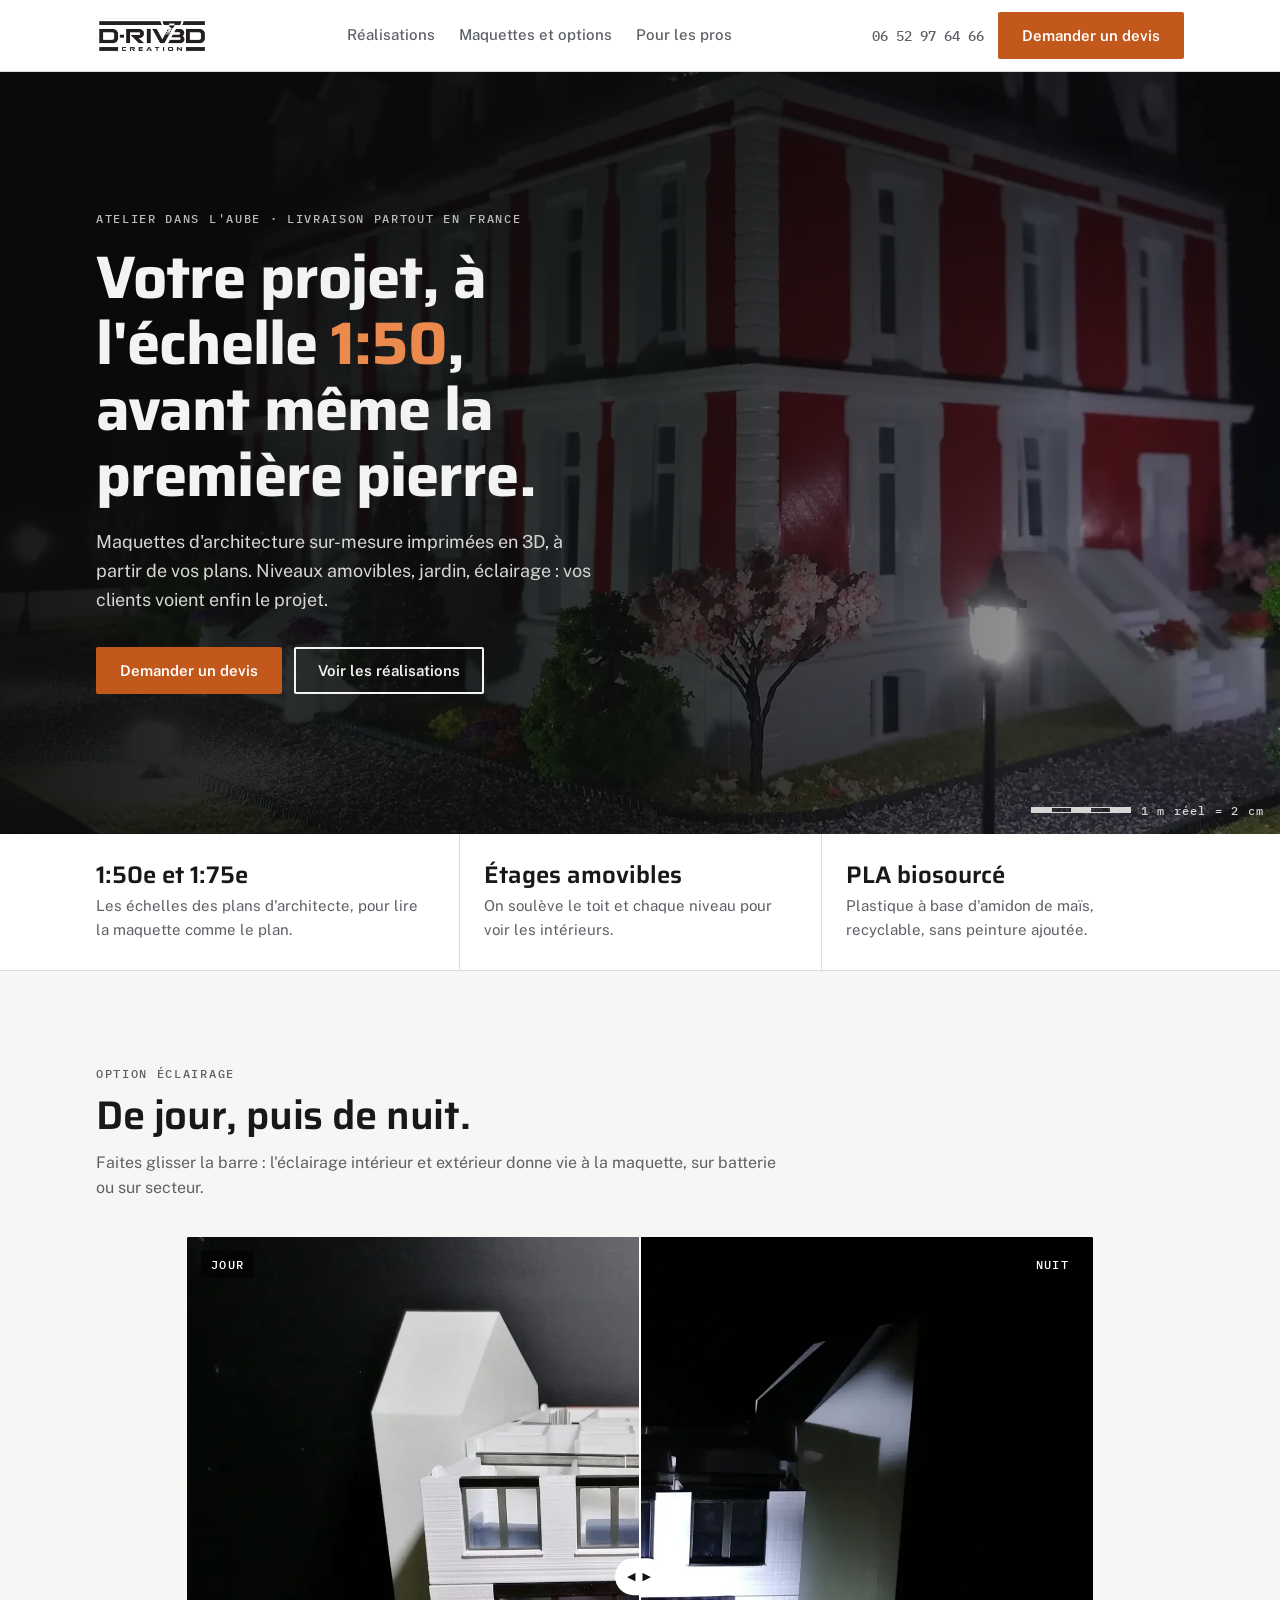
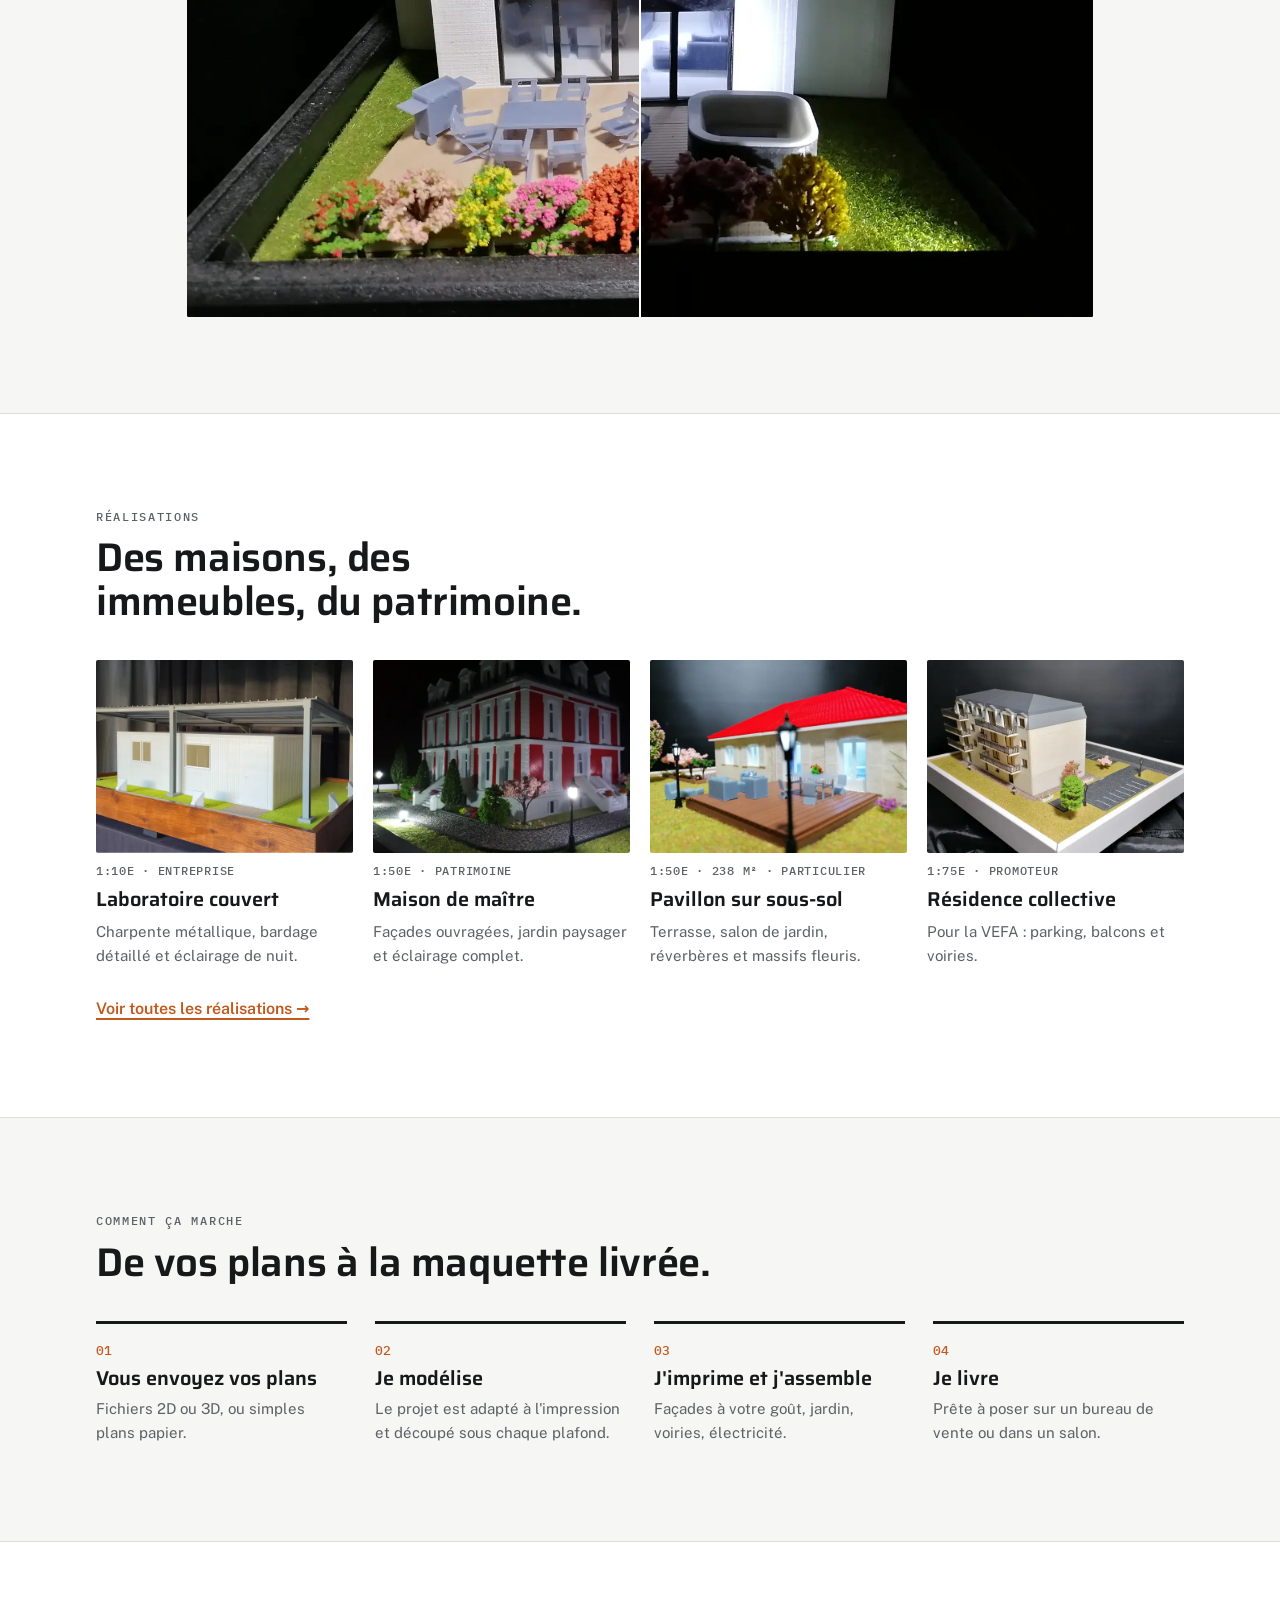
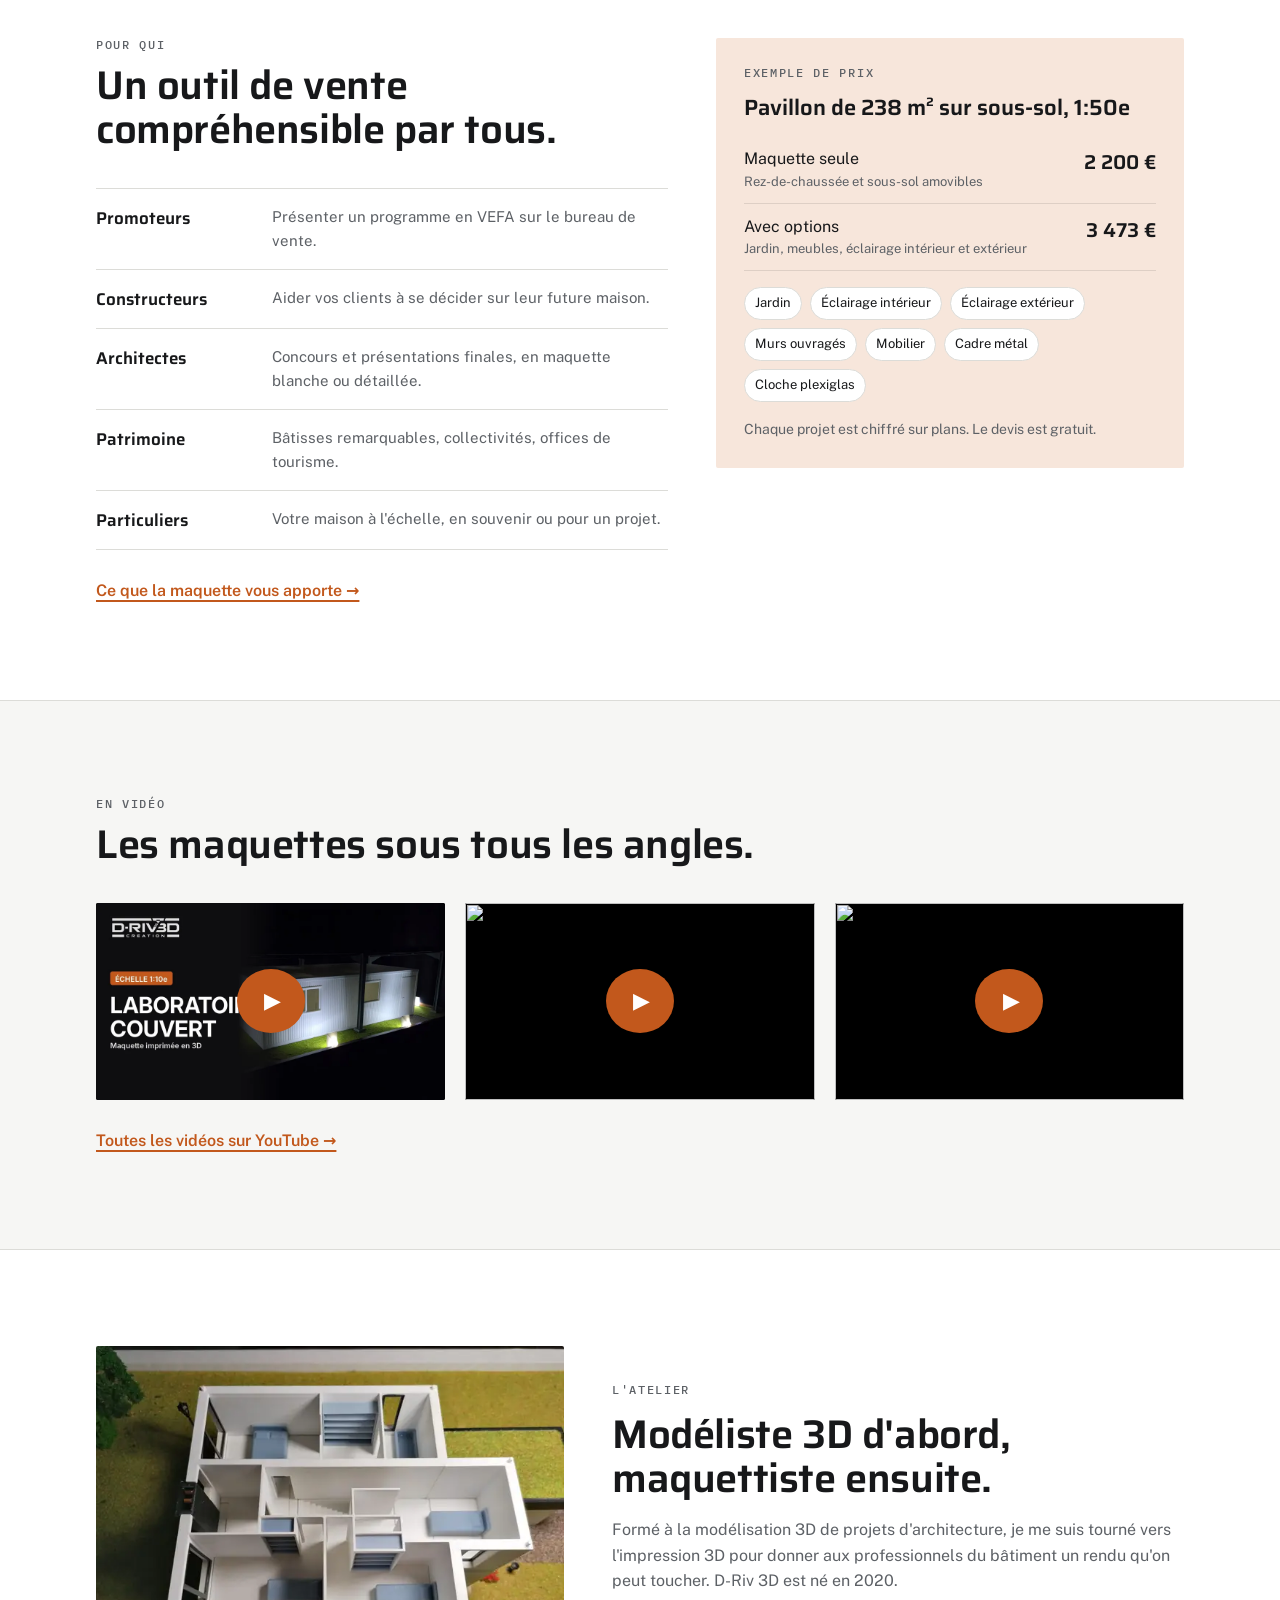
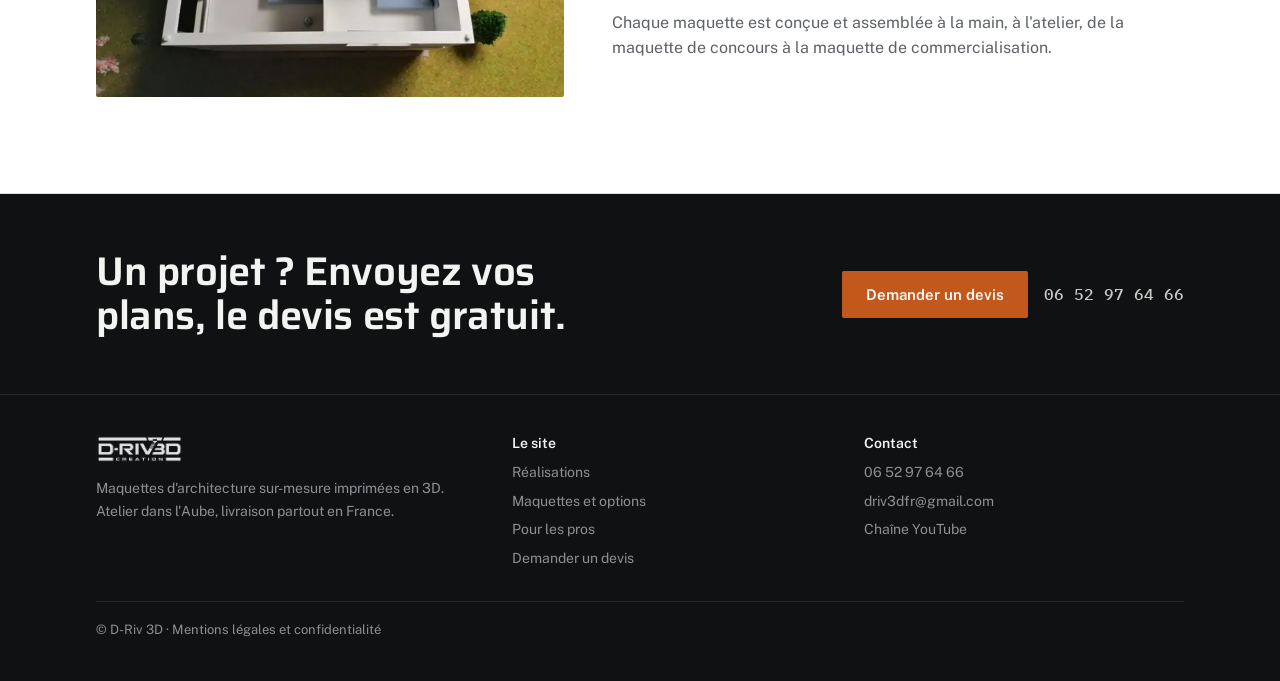
==== index.html @ 1b2c1a29 "Laboratoire couvert : vidéo YouTube sur la fiche et l'accueil Co-Authored-By: Claude Opus 5.5 <norep" ====
<!doctype html>
<html lang="fr">
<head>
<meta charset="utf-8">
<meta name="viewport" content="width=device-width, initial-scale=1, viewport-fit=cover">
<title>D-Riv 3D | Maquettes d'architecture sur-mesure imprimées en 3D</title>
<meta name="description" content="Maquettes d'architecture à l'échelle 1:50e et 1:75e, imprimées en 3D à partir de vos plans : niveaux amovibles, jardin, éclairage. Pour promoteurs, constructeurs, architectes et particuliers.">
<link rel="canonical" href="https://d-riv3d.fr/">
<meta property="og:type" content="website">
<meta property="og:title" content="D-Riv 3D | Maquettes d'architecture sur-mesure imprimées en 3D">
<meta property="og:description" content="Maquettes d'architecture à l'échelle 1:50e et 1:75e, imprimées en 3D à partir de vos plans : niveaux amovibles, jardin, éclairage. Pour promoteurs, constructeurs, architectes et particuliers.">
<meta property="og:url" content="https://d-riv3d.fr/">
<meta property="og:image" content="https://d-riv3d.fr/assets/img/og-image.jpg">
<meta property="og:locale" content="fr_FR">
<link rel="icon" href="/favicon.png" type="image/png">
<link rel="apple-touch-icon" href="/assets/img/logo/apple-touch-icon.png">
<meta name="theme-color" content="#101113">
<link rel="preconnect" href="https://fonts.googleapis.com">
<link rel="preconnect" href="https://fonts.gstatic.com" crossorigin>
<link rel="stylesheet" href="https://fonts.googleapis.com/css2?family=Saira:wght@500;600;700&amp;family=Public+Sans:wght@400;500;600&amp;family=IBM+Plex+Mono:wght@500&amp;display=swap">
<link rel="stylesheet" href="/assets/css/style.css">
</head>
<body>
<a class="skip" href="#contenu">Aller au contenu</a>
<header class="site">
  <div class="wrap">
    <a class="logo" href="/" aria-label="D-Riv3D Création, accueil"><img src="/assets/img/logo/logo-noir.png" alt="D-Riv3D Création" width="800" height="258"></a>
    <nav class="main" id="menu" aria-label="Navigation principale">
      <a href="/realisations/">Réalisations</a>
      <a href="/maquettes/">Maquettes et options</a>
      <a href="/professionnels/">Pour les pros</a>
    </nav>
    <div class="head-cta">
      <a class="tel" href="tel:+33652976466">06 52 97 64 66</a>
      <a class="btn btn-accent" href="/devis/"><span class="hide-sm">Demander un devis</span><span class="show-sm">Devis</span></a>
      <button class="menu-btn" type="button" aria-controls="menu" aria-expanded="false">Menu</button>
    </div>
  </div>
</header>
<main id="contenu">

<section class="hero">
  <img src="/assets/img/realisations/maison-de-maitre/12.webp" alt="Maquette d'une maison de maître éclairée de nuit, avec jardin et allée" width="1600" height="1200" fetchpriority="high">
  <div class="wrap">
    <p class="eyebrow">Atelier dans l'Aube · Livraison partout en France</p>
    <h1>Votre projet, à l'échelle <em>1:50</em>, avant même la première pierre.</h1>
    <p class="lead">Maquettes d'architecture sur-mesure imprimées en 3D, à partir de vos plans. Niveaux amovibles, jardin, éclairage : vos clients voient enfin le projet.</p>
    <div class="ctas">
      <a class="btn btn-accent" href="/devis/">Demander un devis</a>
      <a class="btn btn-ghost" href="/realisations/">Voir les réalisations</a>
    </div>
  </div>
  <div class="scale-tag" aria-hidden="true"><span class="scale-bar"><span></span><span></span><span></span><span></span><span></span></span>1 m réel = 2 cm</div>
</section>

<section class="facts" aria-label="En bref">
  <div class="wrap">
    <div class="fact"><b>1:50e et 1:75e</b><span>Les échelles des plans d'architecte, pour lire la maquette comme le plan.</span></div>
    <div class="fact"><b>Étages amovibles</b><span>On soulève le toit et chaque niveau pour voir les intérieurs.</span></div>
    <div class="fact"><b>PLA biosourcé</b><span>Plastique à base d'amidon de maïs, recyclable, sans peinture ajoutée.</span></div>
  </div>
</section>

<section class="band">
  <div class="wrap">
    <div class="sec-head">
      <p class="eyebrow">Option éclairage</p>
      <h2>De jour, puis de nuit.</h2>
      <p>Faites glisser la barre : l'éclairage intérieur et extérieur donne vie à la maquette, sur batterie ou sur secteur.</p>
    </div>
    <div class="compare" style="--pos:50%">
      <img src="/assets/img/compare/jour.webp" alt="Maquette de maison de ville avec jardin, vue de jour" width="1600" height="1200" loading="lazy">
      <img class="top" src="/assets/img/compare/nuit.webp" alt="La même maquette, éclairage intérieur et extérieur allumé" width="1600" height="1200" loading="lazy">
      <span class="lbl l">Jour</span><span class="lbl r">Nuit</span>
      <span class="handle" aria-hidden="true"></span>
      <input type="range" min="0" max="100" value="50" aria-label="Comparer la maquette de jour et de nuit">
    </div>
  </div>
</section>

<section class="band alt">
  <div class="wrap">
    <div class="sec-head">
      <p class="eyebrow">Réalisations</p>
      <h2>Des maisons, des immeubles, du patrimoine.</h2>
    </div>
    <div class="grid-real">
      <a class="card" href="/realisations/#laboratoire"><img src="/assets/img/realisations/laboratoire/01-s.webp" alt="Maquette d'un laboratoire modulaire sous une charpente métallique" width="640" height="480" loading="lazy"><p class="meta">1:10e · Entreprise</p><h3>Laboratoire couvert</h3><p>Charpente métallique, bardage détaillé et éclairage de nuit.</p></a>
      <a class="card" href="/realisations/#maison-de-maitre"><img src="/assets/img/realisations/maison-de-maitre/12-s.webp" alt="Maquette d'une maison de maître aux façades rouges et blanches" width="640" height="480" loading="lazy"><p class="meta">1:50e · Patrimoine</p><h3>Maison de maître</h3><p>Façades ouvragées, jardin paysager et éclairage complet.</p></a>
      <a class="card" href="/realisations/#pavillon"><img src="/assets/img/realisations/pavillon/15-s.webp" alt="Maquette d'un pavillon à toit rouge avec terrasse en bois et mobilier" width="640" height="480" loading="lazy"><p class="meta">1:50e · 238 m² · Particulier</p><h3>Pavillon sur sous-sol</h3><p>Terrasse, salon de jardin, réverbères et massifs fleuris.</p></a>
      <a class="card" href="/realisations/#residence"><img src="/assets/img/realisations/residence/02-s.webp" alt="Maquette d'une résidence collective avec parking et espaces verts" width="640" height="480" loading="lazy"><p class="meta">1:75e · Promoteur</p><h3>Résidence collective</h3><p>Pour la VEFA : parking, balcons et voiries.</p></a>
    </div>
    <p class="more"><a href="/realisations/">Voir toutes les réalisations →</a></p>
  </div>
</section>

<section class="band">
  <div class="wrap">
    <div class="sec-head">
      <p class="eyebrow">Comment ça marche</p>
      <h2>De vos plans à la maquette livrée.</h2>
    </div>
    <ol class="steps">
      <li><h3>Vous envoyez vos plans</h3><p>Fichiers 2D ou 3D, ou simples plans papier.</p></li>
      <li><h3>Je modélise</h3><p>Le projet est adapté à l'impression et découpé sous chaque plafond.</p></li>
      <li><h3>J'imprime et j'assemble</h3><p>Façades à votre goût, jardin, voiries, électricité.</p></li>
      <li><h3>Je livre</h3><p>Prête à poser sur un bureau de vente ou dans un salon.</p></li>
    </ol>
  </div>
</section>

<section class="band alt">
  <div class="wrap two">
    <div>
      <div class="sec-head">
        <p class="eyebrow">Pour qui</p>
        <h2>Un outil de vente compréhensible par tous.</h2>
      </div>
      <ul class="who">
        <li><b>Promoteurs</b><span>Présenter un programme en VEFA sur le bureau de vente.</span></li>
        <li><b>Constructeurs</b><span>Aider vos clients à se décider sur leur future maison.</span></li>
        <li><b>Architectes</b><span>Concours et présentations finales, en maquette blanche ou détaillée.</span></li>
        <li><b>Patrimoine</b><span>Bâtisses remarquables, collectivités, offices de tourisme.</span></li>
        <li><b>Particuliers</b><span>Votre maison à l'échelle, en souvenir ou pour un projet.</span></li>
      </ul>
      <p class="more"><a href="/professionnels/">Ce que la maquette vous apporte →</a></p>
    </div>
    <aside class="price" aria-label="Exemple de prix">
      <p class="eyebrow">Exemple de prix</p>
      <h3>Pavillon de 238 m² sur sous-sol, 1:50e</h3>
      <table>
        <tr><td>Maquette seule<small>Rez-de-chaussée et sous-sol amovibles</small></td><td>2 200 €</td></tr>
        <tr><td>Avec options<small>Jardin, meubles, éclairage intérieur et extérieur</small></td><td>3 473 €</td></tr>
      </table>
      <div class="chips"><span>Jardin</span><span>Éclairage intérieur</span><span>Éclairage extérieur</span><span>Murs ouvragés</span><span>Mobilier</span><span>Cadre métal</span><span>Cloche plexiglas</span></div>
      <p class="note">Chaque projet est chiffré sur plans. Le devis est gratuit.</p>
    </aside>
  </div>
</section>

<section class="band">
  <div class="wrap">
    <div class="sec-head">
      <p class="eyebrow">En vidéo</p>
      <h2>Les maquettes sous tous les angles.</h2>
    </div>
    <div class="videos">
      <div class="video" data-id="VgQFXnai3bM"><img src="/assets/img/realisations/laboratoire/video.webp" alt="" loading="lazy" width="960" height="540"><button type="button" aria-label="Lire la vidéo : Laboratoire couvert, maquette 1:10e"></button></div>
      <div class="video" data-id="8OIE3RZGwfU"><img src="https://i.ytimg.com/vi/8OIE3RZGwfU/hqdefault.jpg" alt="" loading="lazy" width="480" height="360"><button type="button" aria-label="Lire la vidéo : Vidéo D-Riv 3D 1"></button></div>
      <div class="video" data-id="Wwop4-VOr9g"><img src="https://i.ytimg.com/vi/Wwop4-VOr9g/hqdefault.jpg" alt="" loading="lazy" width="480" height="360"><button type="button" aria-label="Lire la vidéo : Vidéo D-Riv 3D 2"></button></div>
    </div>
    <p class="more"><a href="https://www.youtube.com/channel/UCyZWPUpRlM--EfFYaEqFSMg" rel="noopener">Toutes les vidéos sur YouTube →</a></p>
  </div>
</section>

<section class="band alt">
  <div class="wrap about">
    <img src="/assets/img/realisations/maison-contemporaine/07-s.webp" alt="Vue de dessus d'un niveau de maquette retiré, avec cloisons et mobilier" width="640" height="480" loading="lazy">
    <div class="txt">
      <p class="eyebrow">L'atelier</p>
      <h2>Modéliste 3D d'abord, maquettiste ensuite.</h2>
      <p>Formé à la modélisation 3D de projets d'architecture, je me suis tourné vers l'impression 3D pour donner aux professionnels du bâtiment un rendu qu'on peut toucher. D-Riv 3D est né en 2020.</p>
      <p>Chaque maquette est conçue et assemblée à la main, à l'atelier, de la maquette de concours à la maquette de commercialisation.</p>
    </div>
  </div>
</section>
<section class="final">
  <div class="wrap">
    <h2>Un projet ? Envoyez vos plans, le devis est gratuit.</h2>
    <div class="ctas">
      <a class="btn btn-accent" href="/devis/">Demander un devis</a>
      <a class="tel" href="tel:+33652976466">06 52 97 64 66</a>
    </div>
  </div>
</section>
</main>
<footer class="site">
  <div class="wrap">
    <div>
      <img src="/assets/img/logo/logo-blanc.png" alt="D-Riv3D Création" width="800" height="258" loading="lazy">
      <p style="margin-top:14px">Maquettes d'architecture sur-mesure imprimées en 3D. Atelier dans l'Aube, livraison partout en France.</p>
    </div>
    <div>
      <h3>Le site</h3>
      <ul>
        <li><a href="/realisations/">Réalisations</a></li>
        <li><a href="/maquettes/">Maquettes et options</a></li>
        <li><a href="/professionnels/">Pour les pros</a></li>
        <li><a href="/devis/">Demander un devis</a></li>
      </ul>
    </div>
    <div>
      <h3>Contact</h3>
      <ul>
        <li><a href="tel:+33652976466">06 52 97 64 66</a></li>
        <li><a href="mailto:driv3dfr@gmail.com">driv3dfr@gmail.com</a></li>
        <li><a href="https://www.youtube.com/channel/UCyZWPUpRlM--EfFYaEqFSMg" rel="noopener">Chaîne YouTube</a></li>
      </ul>
    </div>
    <p class="legal">© D-Riv 3D · <a href="/mentions-legales/">Mentions légales et confidentialité</a></p>
  </div>
</footer>
<script src="/assets/js/main.js" defer></script>
</body>
</html>
---- assets/css/style.css ----
/* D-Riv 3D : feuille de style unique pour tout le site.
   Pour changer une couleur, modifie seulement les variables ci-dessous. */
:root{
  --bg:#f6f6f4; --surface:#ffffff; --fg:#17181a; --muted:#5d6166; --line:#dcdcd8;
  --ink:#101113; --on-ink:#f3f3f1; --on-ink-muted:#c9cbc7;
  --accent:#c2581c; --accent-hover:#a94a14; --accent-ink:#ffffff; --accent-soft:#f7e6db;
  --display:"Saira","Arial Narrow",system-ui,sans-serif;
  --body:"Public Sans",system-ui,-apple-system,"Segoe UI",sans-serif;
  --mono:"IBM Plex Mono",ui-monospace,Menlo,monospace;
  --max:1120px;
}
*{box-sizing:border-box}
html{scroll-behavior:smooth}
body{margin:0;background:var(--bg);color:var(--fg);font:16px/1.6 var(--body);-webkit-font-smoothing:antialiased}
img{max-width:100%;height:auto;display:block}
.wrap{max-width:var(--max);margin:0 auto;padding-left:max(16px,env(safe-area-inset-left,0px));padding-right:max(16px,env(safe-area-inset-right,0px))}
h1,h2,h3{font-family:var(--display);line-height:1.1;text-wrap:balance;margin:0}
h1{font-size:clamp(34px,5.5vw,60px);font-weight:700;letter-spacing:-.015em}
h2{font-size:clamp(28px,4vw,40px);font-weight:600;letter-spacing:-.01em}
h3{font-size:20px;font-weight:600}
p{margin:0}
a{color:inherit}
.eyebrow{font:500 12px/1.2 var(--mono);letter-spacing:.14em;text-transform:uppercase;color:var(--muted)}
.btn{display:inline-flex;align-items:center;gap:8px;padding:14px 22px;border-radius:2px;font:600 15px/1 var(--body);text-decoration:none;border:2px solid transparent;cursor:pointer}
.btn-accent{background:var(--accent);color:var(--accent-ink)}
.btn-accent:hover{background:var(--accent-hover)}
.btn-ghost{border-color:currentColor;color:inherit;background:transparent}
a:focus-visible,button:focus-visible,input:focus-visible,select:focus-visible,textarea:focus-visible{outline:3px solid var(--accent);outline-offset:3px}
.skip{position:absolute;left:-9999px}.skip:focus{left:16px;top:16px;z-index:50;background:var(--surface);padding:8px 12px}

/* En-tête */
header.site{position:sticky;top:0;z-index:20;background:var(--surface);border-bottom:1px solid var(--line)}
header.site .wrap{display:flex;align-items:center;justify-content:space-between;gap:16px;padding-block:12px}
.logo img{height:36px;width:auto}
nav.main{display:flex;gap:24px;font-size:15px;font-weight:500}
nav.main a{text-decoration:none;color:var(--muted);padding-block:6px;border-bottom:2px solid transparent}
nav.main a:hover,nav.main a[aria-current="page"]{color:var(--fg);border-bottom-color:var(--accent)}
.head-cta{display:flex;align-items:center;gap:14px}
.tel{font:500 14px var(--mono);color:var(--muted);text-decoration:none;white-space:nowrap}
.menu-btn{display:none;background:none;border:1.5px solid var(--line);border-radius:2px;padding:9px 12px;font:600 14px var(--body);color:var(--fg);cursor:pointer}
@media (max-width:900px){
  .head-cta .tel{display:none}
  nav.main{display:none;position:absolute;left:0;right:0;top:100%;background:var(--surface);border-bottom:1px solid var(--line);flex-direction:column;gap:0;padding:8px max(16px,env(safe-area-inset-left,0px)) 16px}
  nav.main.open{display:flex}
  nav.main a{padding:12px 0;border-bottom:1px solid var(--line)}
  .menu-btn{display:inline-block}
}
@media (max-width:420px){.head-cta .btn{padding:11px 14px;font-size:14px}}

/* Héros */
.hero{position:relative;background:var(--ink);color:var(--on-ink);overflow:hidden}
.hero>img{position:absolute;inset:0;width:100%;height:100%;object-fit:cover;opacity:.62}
.hero::after{content:"";position:absolute;inset:0;background:linear-gradient(90deg,rgba(10,10,11,.9) 0%,rgba(10,10,11,.55) 50%,rgba(10,10,11,.05) 85%)}
.hero .wrap{position:relative;z-index:1;padding-block:clamp(64px,11vw,140px)}
.hero h1{max-width:14ch}
.hero h1 em{font-style:normal;color:#ec8a4e}
.hero .lead{margin-top:20px;max-width:46ch;font-size:18px;color:#d6d7d4}
.hero .ctas{display:flex;gap:12px;flex-wrap:wrap;margin-top:32px}
.hero .eyebrow{color:#b9bcb8;margin-bottom:18px}
.scale-tag{position:absolute;right:max(16px,env(safe-area-inset-right,0px));bottom:16px;z-index:1;font:500 12px var(--mono);letter-spacing:.1em;color:#d6d7d4;display:flex;align-items:center;gap:10px}
.scale-bar{display:flex;height:6px;width:100px;border:1px solid #d6d7d4}
.scale-bar span{flex:1}.scale-bar span:nth-child(odd){background:#d6d7d4}
.page-hero{background:var(--ink);color:var(--on-ink)}
.page-hero .wrap{padding-block:clamp(48px,7vw,88px);display:grid;gap:16px}
.page-hero .eyebrow{color:#b9bcb8}
.page-hero p.lead{max-width:60ch;color:var(--on-ink-muted);font-size:18px}

/* Faits */
.facts{background:var(--surface);border-bottom:1px solid var(--line)}
.facts .wrap{display:grid;grid-template-columns:repeat(3,1fr)}
.fact{padding:28px 24px 28px 0;display:grid;gap:6px}
.fact+.fact{padding-left:24px;border-left:1px solid var(--line)}
.fact b{font:600 24px/1.1 var(--display)}
.fact span{color:var(--muted);font-size:15px}
@media (max-width:700px){.facts .wrap{grid-template-columns:1fr}.fact,.fact+.fact{padding:18px 0;border-left:0}.fact+.fact{border-top:1px solid var(--line)}}

section.band{padding-block:clamp(56px,8vw,96px)}
.alt{background:var(--surface);border-block:1px solid var(--line)}
.sec-head{display:grid;gap:12px;margin-bottom:36px;max-width:680px}
.sec-head p{color:var(--muted)}
.prose{display:grid;gap:16px;max-width:68ch}
.prose p,.prose li{color:var(--muted)}
.prose h2{margin-top:24px}
.prose ul{margin:0;padding-left:20px;display:grid;gap:6px}

/* Comparateur jour / nuit */
.compare{position:relative;max-width:100%;aspect-ratio:4/3;max-height:680px;margin-inline:auto;overflow:hidden;background:#000;border-radius:2px;user-select:none;touch-action:pan-y}
.compare img{position:absolute;inset:0;width:100%;height:100%;object-fit:cover}
.compare .top{clip-path:inset(0 0 0 var(--pos,50%))}
.compare .handle{position:absolute;top:0;bottom:0;left:var(--pos,50%);width:2px;background:#fff;transform:translateX(-1px);pointer-events:none}
.compare .handle::after{content:"◀ ▶";position:absolute;top:50%;left:50%;transform:translate(-50%,-50%);background:#fff;color:#111;font-size:11px;letter-spacing:2px;padding:10px 12px;border-radius:999px;white-space:nowrap}
.compare .lbl{position:absolute;top:14px;font:500 12px var(--mono);letter-spacing:.12em;text-transform:uppercase;background:rgba(0,0,0,.6);color:#fff;padding:6px 10px}
.compare .l{left:14px}.compare .r{right:14px}
.compare input{position:absolute;inset:0;width:100%;height:100%;opacity:0;cursor:ew-resize;margin:0}

/* Cartes de réalisations */
.grid-real{display:grid;grid-template-columns:repeat(4,1fr);gap:20px}
.grid-real.cols3{grid-template-columns:repeat(3,1fr)}
@media (max-width:980px){.grid-real,.grid-real.cols3{grid-template-columns:repeat(2,1fr)}}
@media (max-width:520px){.grid-real,.grid-real.cols3{grid-template-columns:1fr}}
.card{display:grid;gap:10px;min-width:0;text-decoration:none;align-content:start}
.card img{width:100%;aspect-ratio:4/3;object-fit:cover;border-radius:2px;background:var(--line)}
.card .meta{font:500 12px var(--mono);letter-spacing:.06em;color:var(--muted);text-transform:uppercase}
.card p{color:var(--muted);font-size:15px}
a.card:hover h3{color:var(--accent)}
.more{margin-top:28px}
.more a,.link{color:var(--accent);font-weight:600;text-decoration-thickness:2px;text-underline-offset:4px}

/* Fiche réalisation */
.project{display:grid;grid-template-columns:280px 1fr;gap:40px;padding-block:56px;border-top:1px solid var(--line)}
.project:first-child{border-top:0}
@media (max-width:860px){.project{grid-template-columns:1fr;gap:24px}}
.project aside{display:grid;gap:14px;align-content:start}
.project dl{display:grid;grid-template-columns:auto 1fr;gap:6px 16px;margin:0;font-size:15px}
.project dt{font:500 12px/1.9 var(--mono);text-transform:uppercase;letter-spacing:.06em;color:var(--muted)}
.project dd{margin:0}
.gallery{display:grid;grid-template-columns:repeat(auto-fill,minmax(160px,1fr));gap:8px;min-width:0}
.gallery a{display:block}
.gallery img{width:100%;aspect-ratio:4/3;object-fit:cover;border-radius:2px;background:var(--line)}
.gallery a:first-child{grid-column:span 2;grid-row:span 2}
@media (max-width:520px){.gallery{grid-template-columns:repeat(2,1fr)}}

/* Lightbox */
.lightbox{position:fixed;inset:0;z-index:60;background:rgba(8,8,9,.94);display:flex;align-items:center;justify-content:center;padding:max(16px,env(safe-area-inset-top,0px)) max(16px,env(safe-area-inset-right,0px)) max(16px,env(safe-area-inset-bottom,0px)) max(16px,env(safe-area-inset-left,0px))}
.lightbox img{max-height:86vh;width:auto;max-width:100%;border-radius:2px}
.lightbox button{position:absolute;background:rgba(255,255,255,.12);color:#fff;border:0;border-radius:999px;width:46px;height:46px;font-size:20px;cursor:pointer}
.lightbox .close{top:max(16px,env(safe-area-inset-top,0px));right:max(16px,env(safe-area-inset-right,0px))}
.lightbox .prev{left:max(12px,env(safe-area-inset-left,0px));top:50%}
.lightbox .next{right:max(12px,env(safe-area-inset-right,0px));top:50%}

/* Étapes */
.steps{display:grid;grid-template-columns:repeat(4,1fr);gap:28px;list-style:none;padding:0;margin:0;counter-reset:s}
.steps.cols3{grid-template-columns:repeat(3,1fr)}
@media (max-width:860px){.steps,.steps.cols3{grid-template-columns:repeat(2,1fr)}}
@media (max-width:480px){.steps,.steps.cols3{grid-template-columns:1fr}}
.steps li{counter-increment:s;display:grid;gap:8px;padding-top:18px;border-top:3px solid var(--fg);min-width:0;align-content:start}
.steps li::before{content:counter(s,decimal-leading-zero);font:500 13px var(--mono);color:var(--accent)}
.steps p{color:var(--muted);font-size:15px}

/* Options */
.options{display:grid;grid-template-columns:repeat(2,1fr);gap:0 40px}
@media (max-width:760px){.options{grid-template-columns:1fr}}
.option{display:grid;gap:6px;padding:20px 0;border-top:1px solid var(--line)}
.option p{color:var(--muted);font-size:15px}

/* Pour qui + prix */
.two{display:grid;grid-template-columns:1.1fr .9fr;gap:48px;align-items:start}
@media (max-width:860px){.two{grid-template-columns:1fr}}
.who{display:grid;list-style:none;padding:0;margin:0;border-top:1px solid var(--line)}
.who li{display:grid;grid-template-columns:160px 1fr;gap:16px;padding:16px 0;border-bottom:1px solid var(--line)}
.who b{font:600 17px var(--display)}
.who span{color:var(--muted);font-size:15px}
@media (max-width:480px){.who li{grid-template-columns:1fr;gap:2px}}
.price{background:var(--accent-soft);padding:28px;border-radius:2px;display:grid;gap:16px}
.price h3{font-size:22px}
.price table{width:100%;border-collapse:collapse;font-variant-numeric:tabular-nums}
.price td{padding:10px 0;border-bottom:1px solid rgba(0,0,0,.1);vertical-align:top}
.price td:last-child{text-align:right;font:600 20px var(--display);white-space:nowrap;padding-left:12px}
.price small{color:var(--muted);font-size:13px;display:block}
.price .note{font-size:14px;color:var(--muted)}
.chips{display:flex;flex-wrap:wrap;gap:8px}
.chips span{font-size:13px;padding:5px 10px;border:1px solid var(--line);border-radius:999px;background:var(--surface)}

/* Cibles (page pros) */
.target{display:grid;grid-template-columns:1fr 1fr;gap:40px;align-items:center;padding-block:48px;border-top:1px solid var(--line)}
.target:first-child{border-top:0;padding-top:0}
.target img{width:100%;aspect-ratio:4/3;object-fit:cover;border-radius:2px}
.target .txt{display:grid;gap:14px}
.target ul{margin:0;padding-left:20px;color:var(--muted);display:grid;gap:6px}
@media (min-width:861px){.target:nth-child(even) img{order:2}}
@media (max-width:860px){.target{grid-template-columns:1fr;gap:20px}}

/* FAQ */
.faq{display:grid;max-width:820px;border-top:1px solid var(--line)}
.faq details{border-bottom:1px solid var(--line);padding:18px 0}
.faq summary{cursor:pointer;font:600 18px var(--display);list-style:none;display:flex;justify-content:space-between;gap:16px}
.faq summary::-webkit-details-marker{display:none}
.faq summary::after{content:"+";color:var(--accent);font-size:22px;line-height:1}
.faq details[open] summary::after{content:"−"}
.faq details p{margin-top:10px;color:var(--muted);max-width:68ch}

/* Vidéos */
.videos{display:grid;grid-template-columns:repeat(3,1fr);gap:20px}
@media (max-width:860px){.videos{grid-template-columns:1fr}}
.video{position:relative;aspect-ratio:16/9;background:#000;border-radius:2px;overflow:hidden}
.video img,.video iframe{position:absolute;inset:0;width:100%;height:100%;object-fit:cover;border:0}
.video button{position:absolute;inset:0;width:100%;height:100%;background:transparent;border:0;cursor:pointer}
.video button::after{content:"▶";position:absolute;left:50%;top:50%;transform:translate(-50%,-50%);width:64px;height:64px;border-radius:50%;background:var(--accent);color:#fff;font-size:22px;display:grid;place-items:center;padding-left:4px}

/* À propos */
.about{display:grid;grid-template-columns:.9fr 1.1fr;gap:48px;align-items:center}
@media (max-width:860px){.about{grid-template-columns:1fr}}
.about img{width:100%;aspect-ratio:4/3;object-fit:cover;border-radius:2px}
.about .txt{display:grid;gap:16px}
.about .txt p{color:var(--muted);max-width:60ch}

/* Formulaire */
.form-layout{display:grid;grid-template-columns:1.4fr .6fr;gap:48px;align-items:start}
@media (max-width:900px){.form-layout{grid-template-columns:1fr}}
form.quote{display:grid;gap:22px;background:var(--surface);border:1px solid var(--line);padding:clamp(20px,4vw,36px);border-radius:2px}
fieldset{border:0;padding:0;margin:0;display:grid;gap:14px;min-width:0}
legend{font:600 20px var(--display);margin-bottom:6px;padding:0}
.row{display:grid;grid-template-columns:1fr 1fr;gap:14px}
@media (max-width:600px){.row{grid-template-columns:1fr}}
.field{display:grid;gap:6px;min-width:0}
label,.label{font-weight:600;font-size:14px}
.hint{font-weight:400;color:var(--muted);font-size:13px}
input[type=text],input[type=email],input[type=tel],input[type=number],select,textarea{width:100%;font:16px var(--body);padding:12px 14px;border:1.5px solid var(--line);border-radius:2px;background:var(--bg);color:var(--fg)}
textarea{min-height:140px;resize:vertical}
input[type=file]{font:15px var(--body);max-width:100%}
.checks{display:flex;flex-wrap:wrap;gap:8px}
.checks label{display:inline-flex;align-items:center;gap:8px;font-weight:500;padding:9px 14px;border:1.5px solid var(--line);border-radius:999px;cursor:pointer;background:var(--bg)}
.checks input{accent-color:var(--accent);width:18px;height:18px;margin:0}
.checks label:has(input:checked){border-color:var(--accent);background:var(--accent-soft)}
.hidden-field{position:absolute;left:-9999px}
.side{display:grid;gap:20px}
.side .box{border-top:3px solid var(--fg);padding-top:16px;display:grid;gap:8px}
.side .box p{color:var(--muted);font-size:15px}

/* CTA final + pied de page */
.final{background:var(--ink);color:var(--on-ink)}
.final .wrap{display:flex;flex-wrap:wrap;justify-content:space-between;align-items:center;gap:24px;padding-block:56px}
.final h2{max-width:22ch}
.final .tel{color:var(--on-ink-muted);font-size:16px}
.final .ctas{display:flex;flex-wrap:wrap;gap:16px;align-items:center}
footer.site{background:var(--ink);color:#8d9093;font-size:14px;border-top:1px solid #26282b}
footer.site .wrap{display:grid;grid-template-columns:1.2fr 1fr 1fr;gap:32px;padding-block:40px}
footer.site img{height:28px;width:auto}
footer.site h3{font:600 14px var(--body);color:var(--on-ink);margin-bottom:10px}
footer.site ul{list-style:none;margin:0;padding:0;display:grid;gap:6px}
footer.site a{text-decoration:none}footer.site a:hover{color:var(--on-ink)}
footer.site .legal{grid-column:1/-1;border-top:1px solid #26282b;padding-top:18px;font-size:13px}
@media (max-width:760px){footer.site .wrap{grid-template-columns:1fr}}
@media (prefers-reduced-motion:reduce){html{scroll-behavior:auto}}
.show-sm{display:none}
@media (max-width:520px){.hide-sm{display:none}.show-sm{display:inline}}
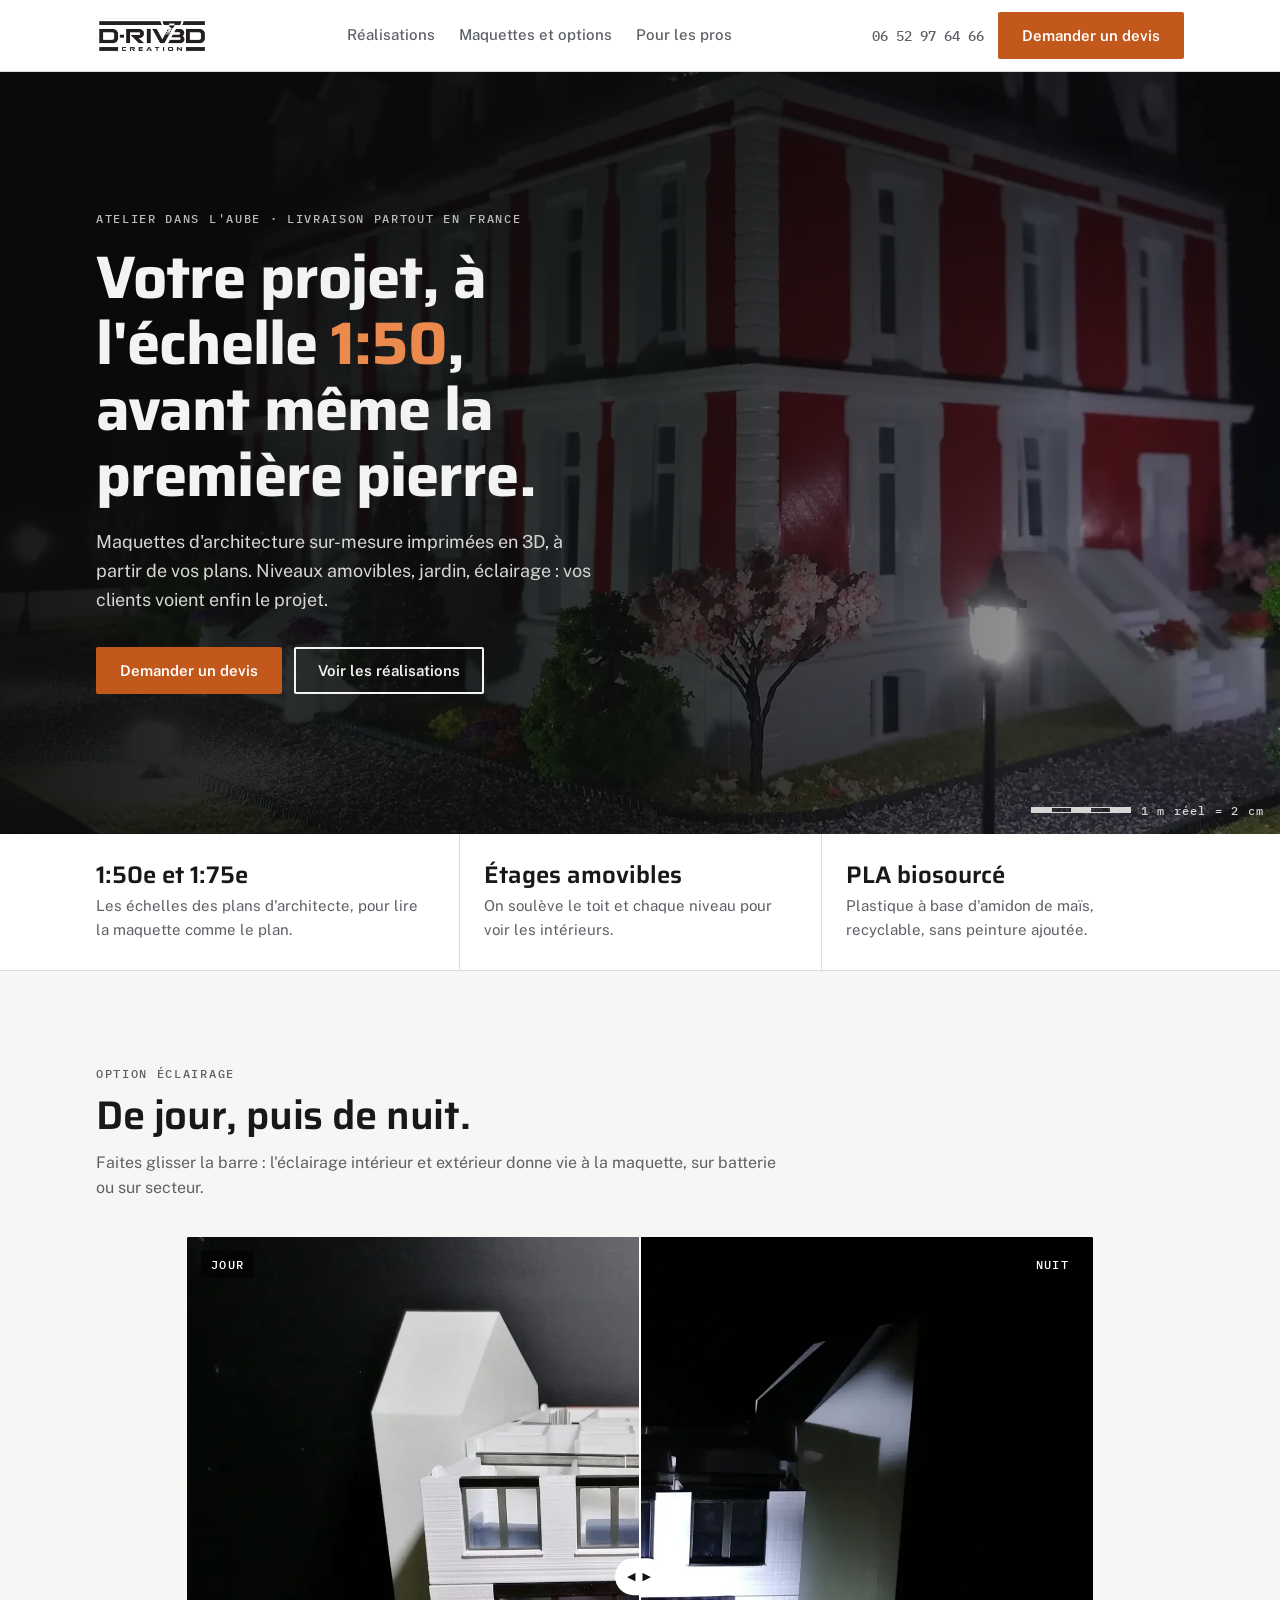
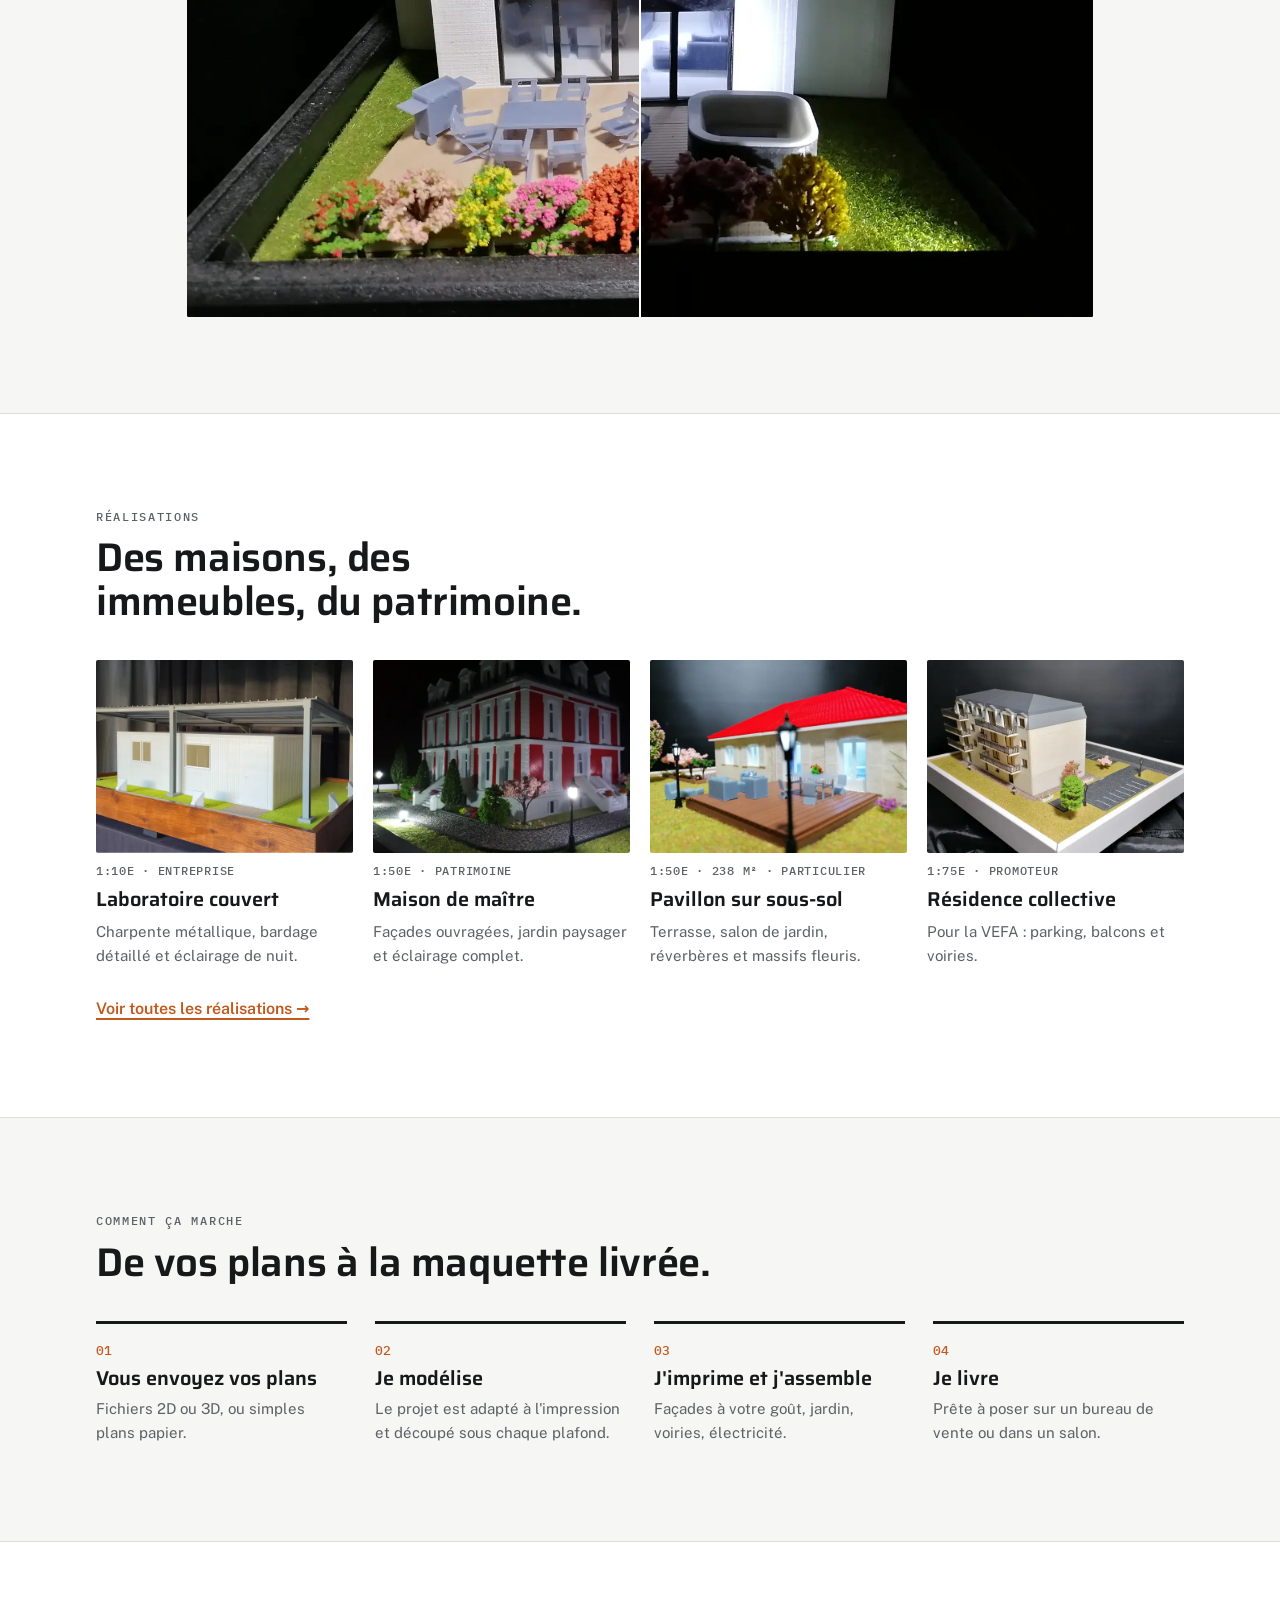
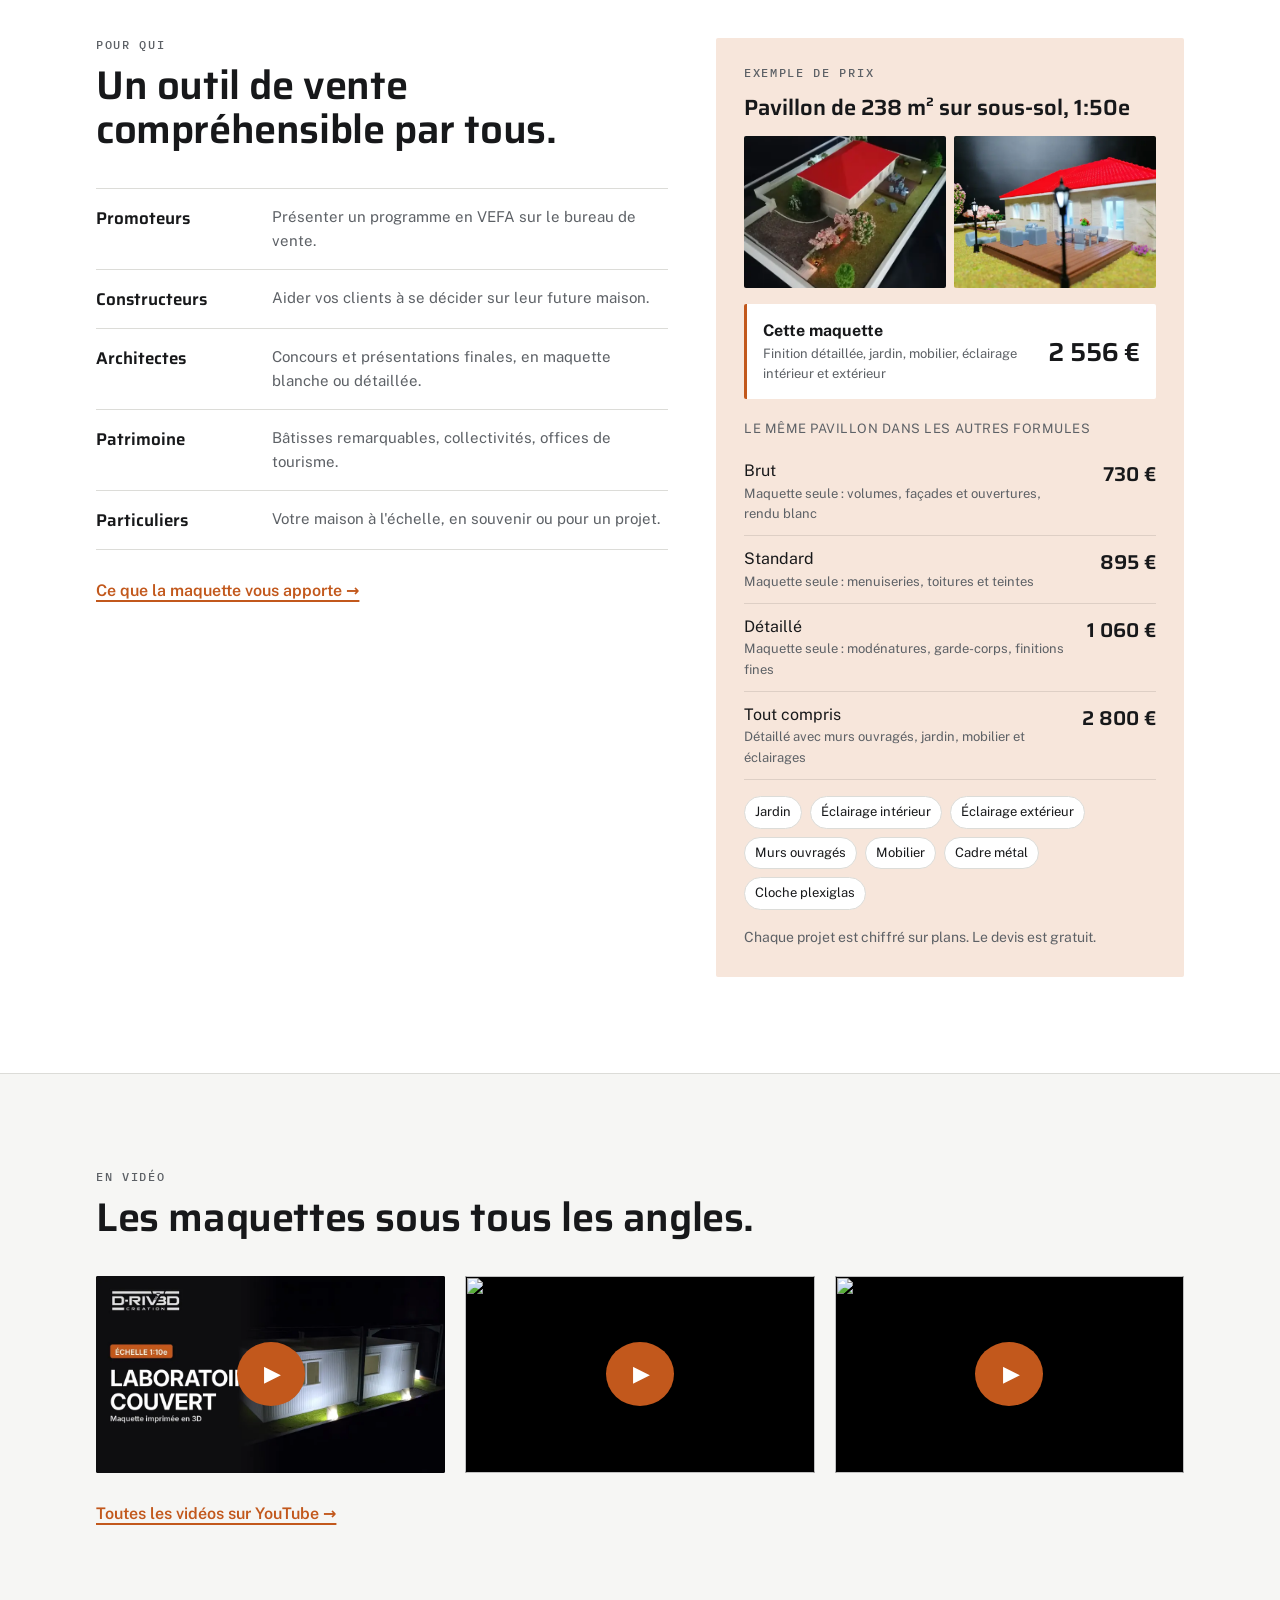
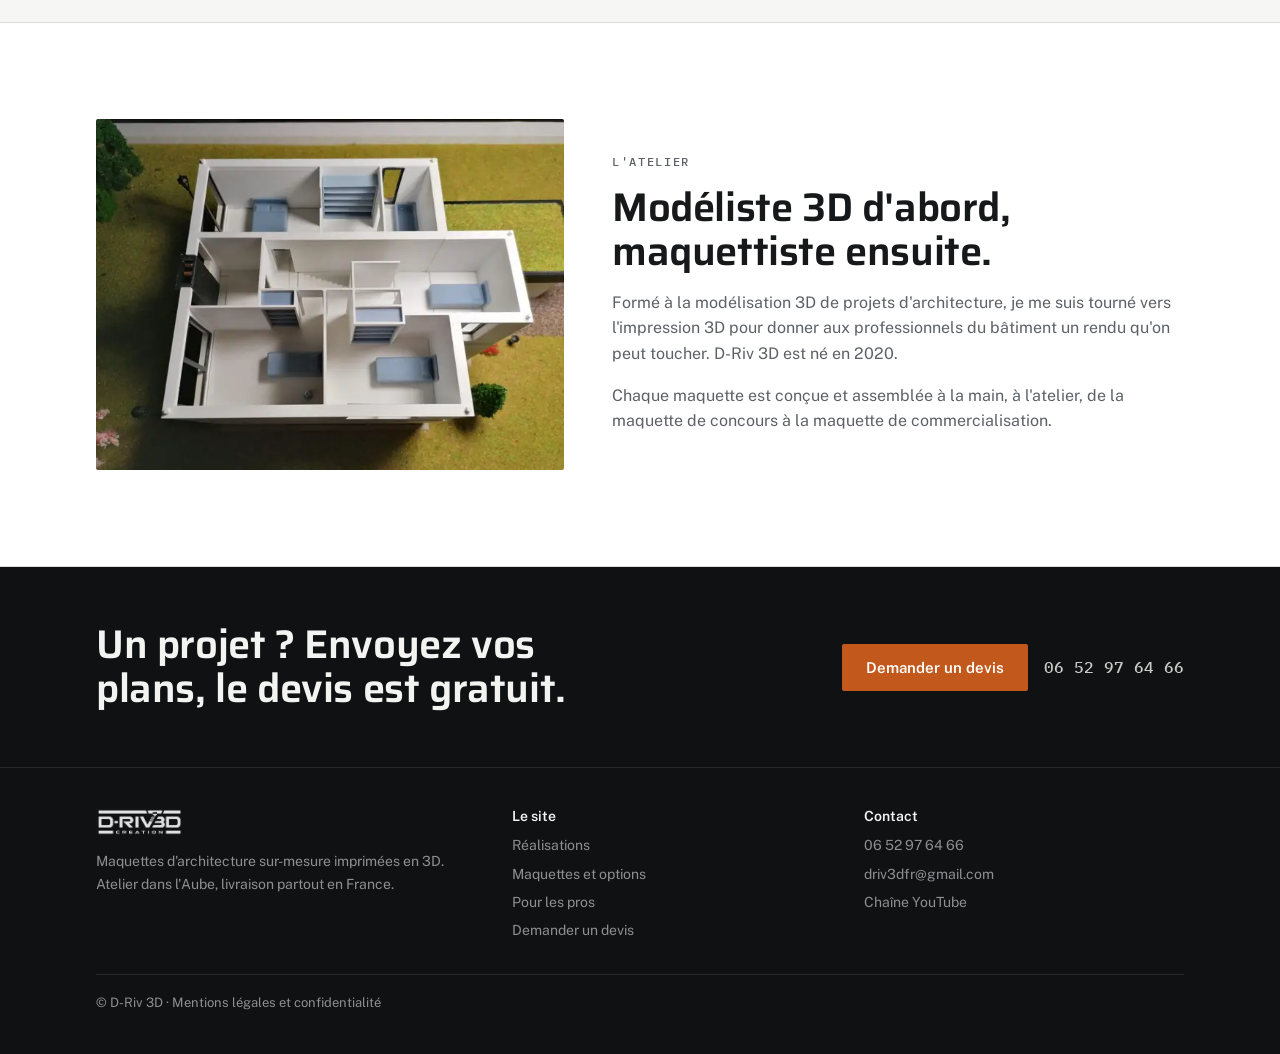
==== commit b7a2590e: "Prix : pavillon avec photos, prix réel et les 4 formules Co-Authored-By: Claude Opus 5.5 <noreply@an" ====
--- a/index.html
+++ b/index.html
@@ -128,9 +128,17 @@
     <aside class="price" aria-label="Exemple de prix">
       <p class="eyebrow">Exemple de prix</p>
       <h3>Pavillon de 238 m² sur sous-sol, 1:50e</h3>
+      <a class="price-photos" href="/realisations/#pavillon" aria-label="Voir toutes les photos du pavillon">
+        <img src="/assets/img/realisations/pavillon/06-s.webp" alt="Maquette du pavillon à toit rouge vue d'ensemble, avec son jardin" width="640" height="480" loading="lazy">
+        <img src="/assets/img/realisations/pavillon/15-s.webp" alt="Terrasse éclairée et mobilier de jardin de la maquette du pavillon" width="640" height="480" loading="lazy">
+      </a>
+      <div class="price-real"><div><b>Cette maquette</b><small>Finition détaillée, jardin, mobilier, éclairage intérieur et extérieur</small></div><strong>2 556 €</strong></div>
+      <p class="price-sub">Le même pavillon dans les autres formules</p>
       <table>
-        <tr><td>Maquette seule<small>Rez-de-chaussée et sous-sol amovibles</small></td><td>2 200 €</td></tr>
-        <tr><td>Avec options<small>Jardin, meubles, éclairage intérieur et extérieur</small></td><td>3 473 €</td></tr>
+        <tr><td>Brut<small>Maquette seule : volumes, façades et ouvertures, rendu blanc</small></td><td>730 €</td></tr>
+        <tr><td>Standard<small>Maquette seule : menuiseries, toitures et teintes</small></td><td>895 €</td></tr>
+        <tr><td>Détaillé<small>Maquette seule : modénatures, garde-corps, finitions fines</small></td><td>1 060 €</td></tr>
+        <tr><td>Tout compris<small>Détaillé avec murs ouvragés, jardin, mobilier et éclairages</small></td><td>2 800 €</td></tr>
       </table>
       <div class="chips"><span>Jardin</span><span>Éclairage intérieur</span><span>Éclairage extérieur</span><span>Murs ouvragés</span><span>Mobilier</span><span>Cadre métal</span><span>Cloche plexiglas</span></div>
       <p class="note">Chaque projet est chiffré sur plans. Le devis est gratuit.</p>
--- a/assets/css/style.css
+++ b/assets/css/style.css
@@ -114,7 +114,7 @@
 .project dl{display:grid;grid-template-columns:auto 1fr;gap:6px 16px;margin:0;font-size:15px}
 .project dt{font:500 12px/1.9 var(--mono);text-transform:uppercase;letter-spacing:.06em;color:var(--muted)}
 .project dd{margin:0}
-.gallery{display:grid;grid-template-columns:repeat(auto-fill,minmax(160px,1fr));gap:8px;min-width:0}
+.gallery{display:grid;grid-template-columns:repeat(auto-fill,minmax(160px,1fr));gap:8px;min-width:0;align-content:start}
 .gallery a{display:block}
 .gallery img{width:100%;aspect-ratio:4/3;object-fit:cover;border-radius:2px;background:var(--line)}
 .gallery a:first-child{grid-column:span 2;grid-row:span 2}
@@ -183,7 +183,7 @@
 .videos{display:grid;grid-template-columns:repeat(3,1fr);gap:20px}
 @media (max-width:860px){.videos{grid-template-columns:1fr}}
 .video{position:relative;aspect-ratio:16/9;background:#000;border-radius:2px;overflow:hidden}
-.video img,.video iframe{position:absolute;inset:0;width:100%;height:100%;object-fit:cover;border:0}
+.video img,.video iframe,.video video{position:absolute;inset:0;width:100%;height:100%;object-fit:cover;border:0}
 .video button{position:absolute;inset:0;width:100%;height:100%;background:transparent;border:0;cursor:pointer}
 .video button::after{content:"▶";position:absolute;left:50%;top:50%;transform:translate(-50%,-50%);width:64px;height:64px;border-radius:50%;background:var(--accent);color:#fff;font-size:22px;display:grid;place-items:center;padding-left:4px}
 
@@ -234,3 +234,10 @@
 @media (prefers-reduced-motion:reduce){html{scroll-behavior:auto}}
 .show-sm{display:none}
 @media (max-width:520px){.hide-sm{display:none}.show-sm{display:inline}}
+
+.price-photos{display:grid;grid-template-columns:1fr 1fr;gap:8px}
+.price-photos img{width:100%;height:auto;aspect-ratio:4/3;object-fit:cover;border-radius:2px;display:block}
+.price-real{display:flex;justify-content:space-between;align-items:center;gap:12px;background:var(--surface);padding:14px 16px;border-radius:2px;border-left:3px solid var(--accent)}
+.price-real small{color:var(--muted);font-size:13px;display:block}
+.price-real strong{font:600 26px var(--display);white-space:nowrap;font-variant-numeric:tabular-nums}
+.price-sub{font-size:13px;letter-spacing:.04em;text-transform:uppercase;color:var(--muted);margin:4px 0 -8px}
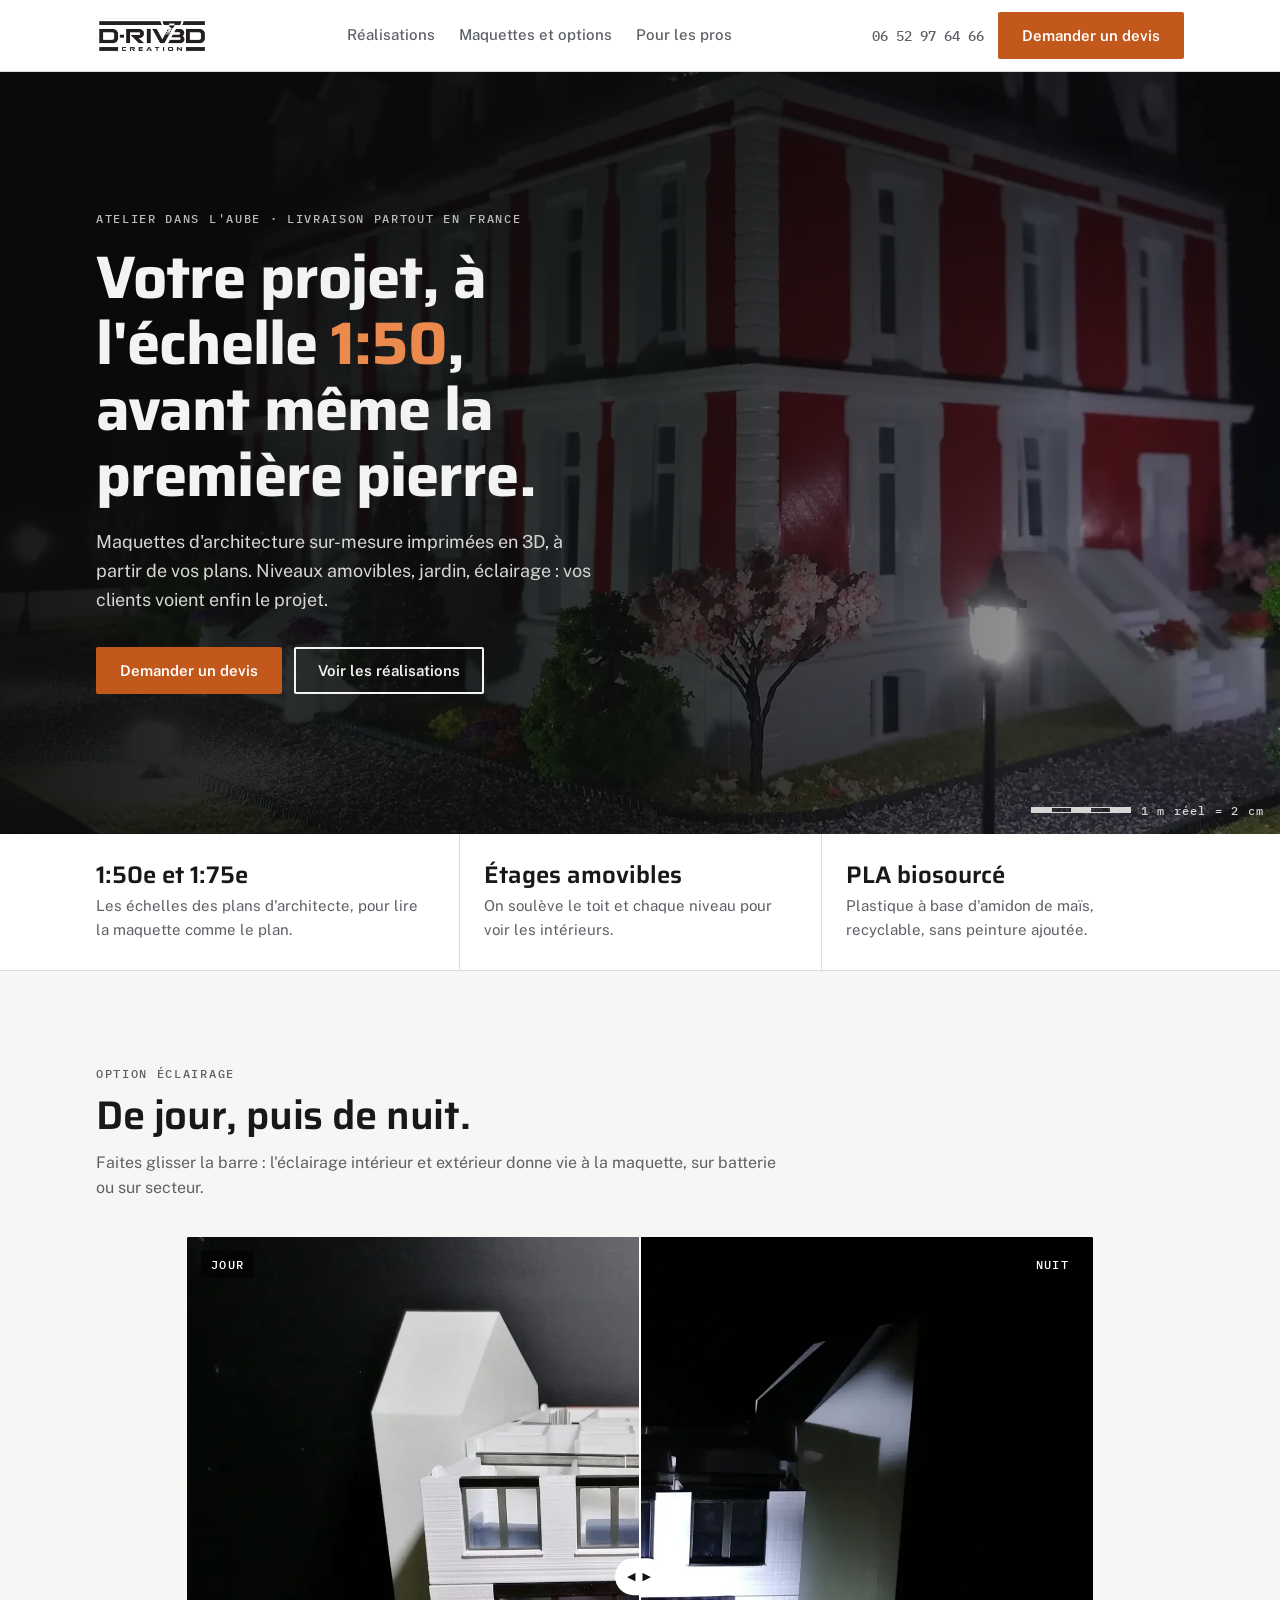
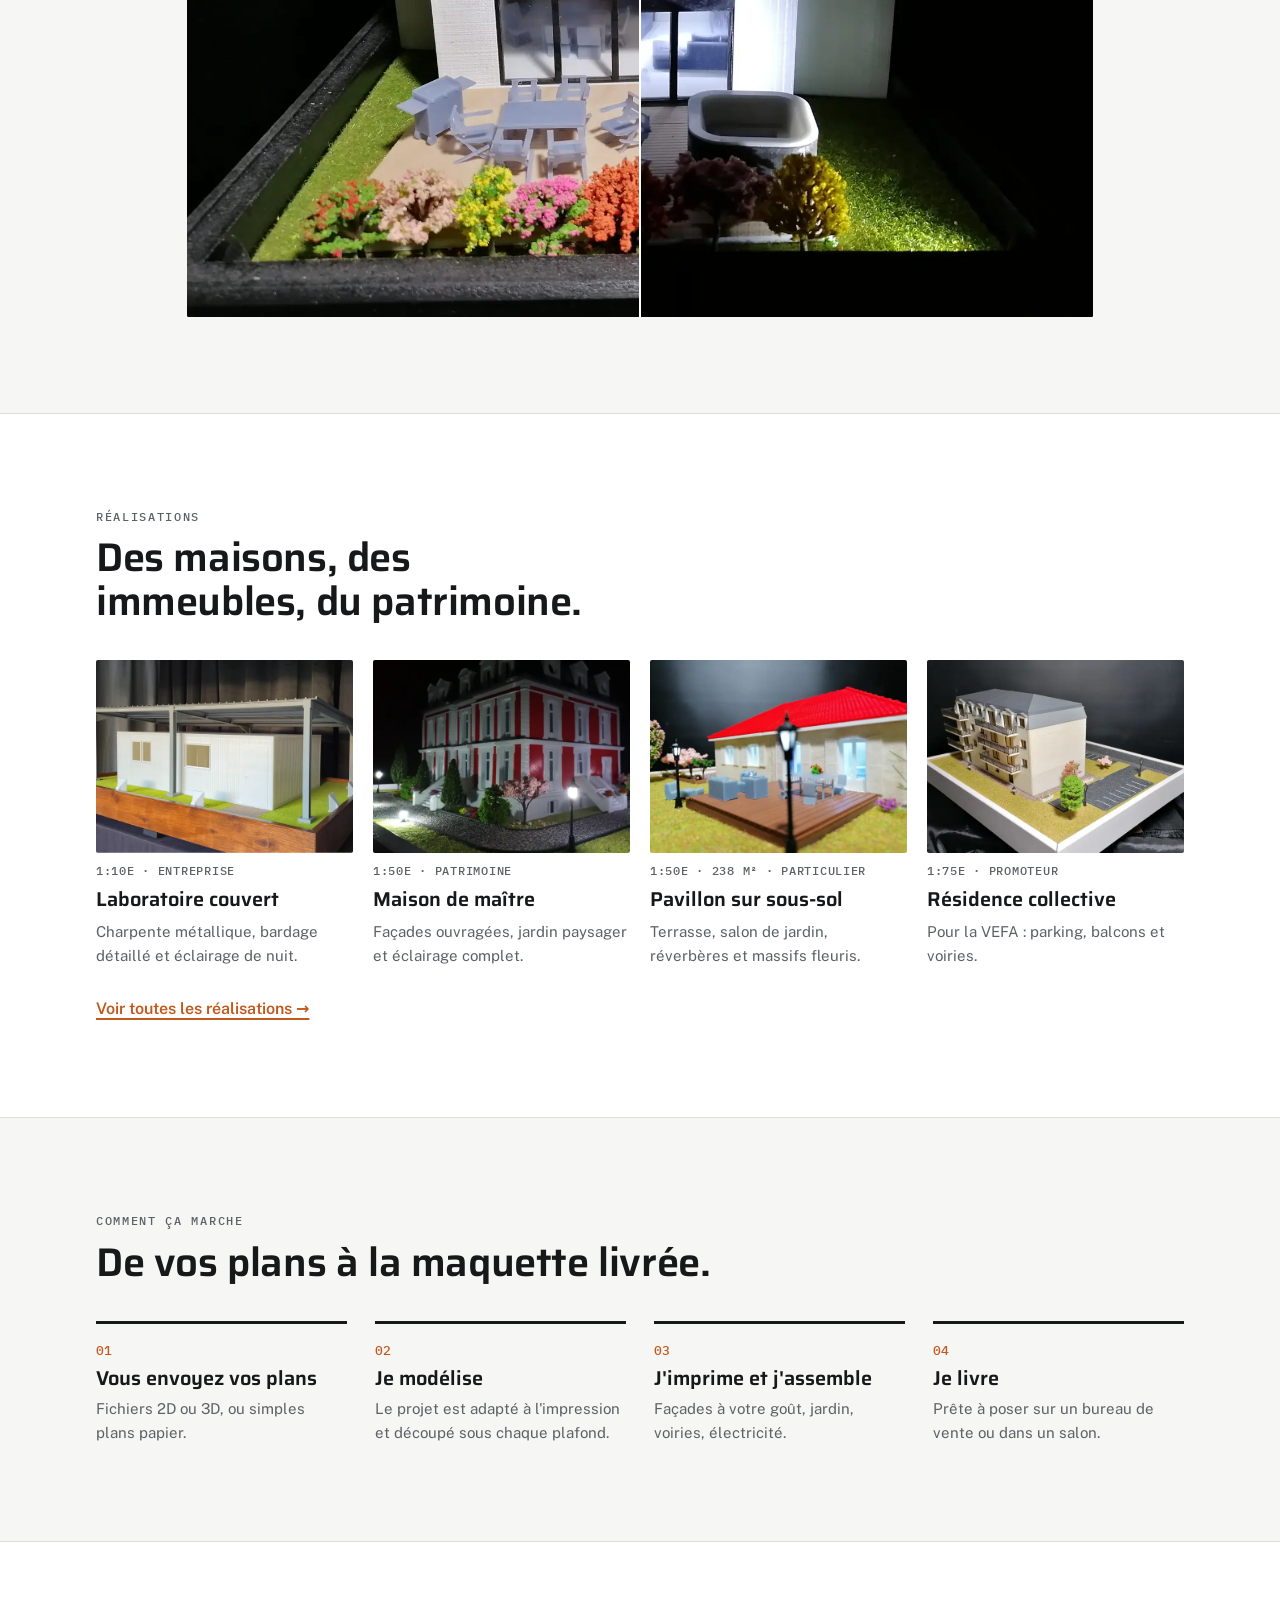
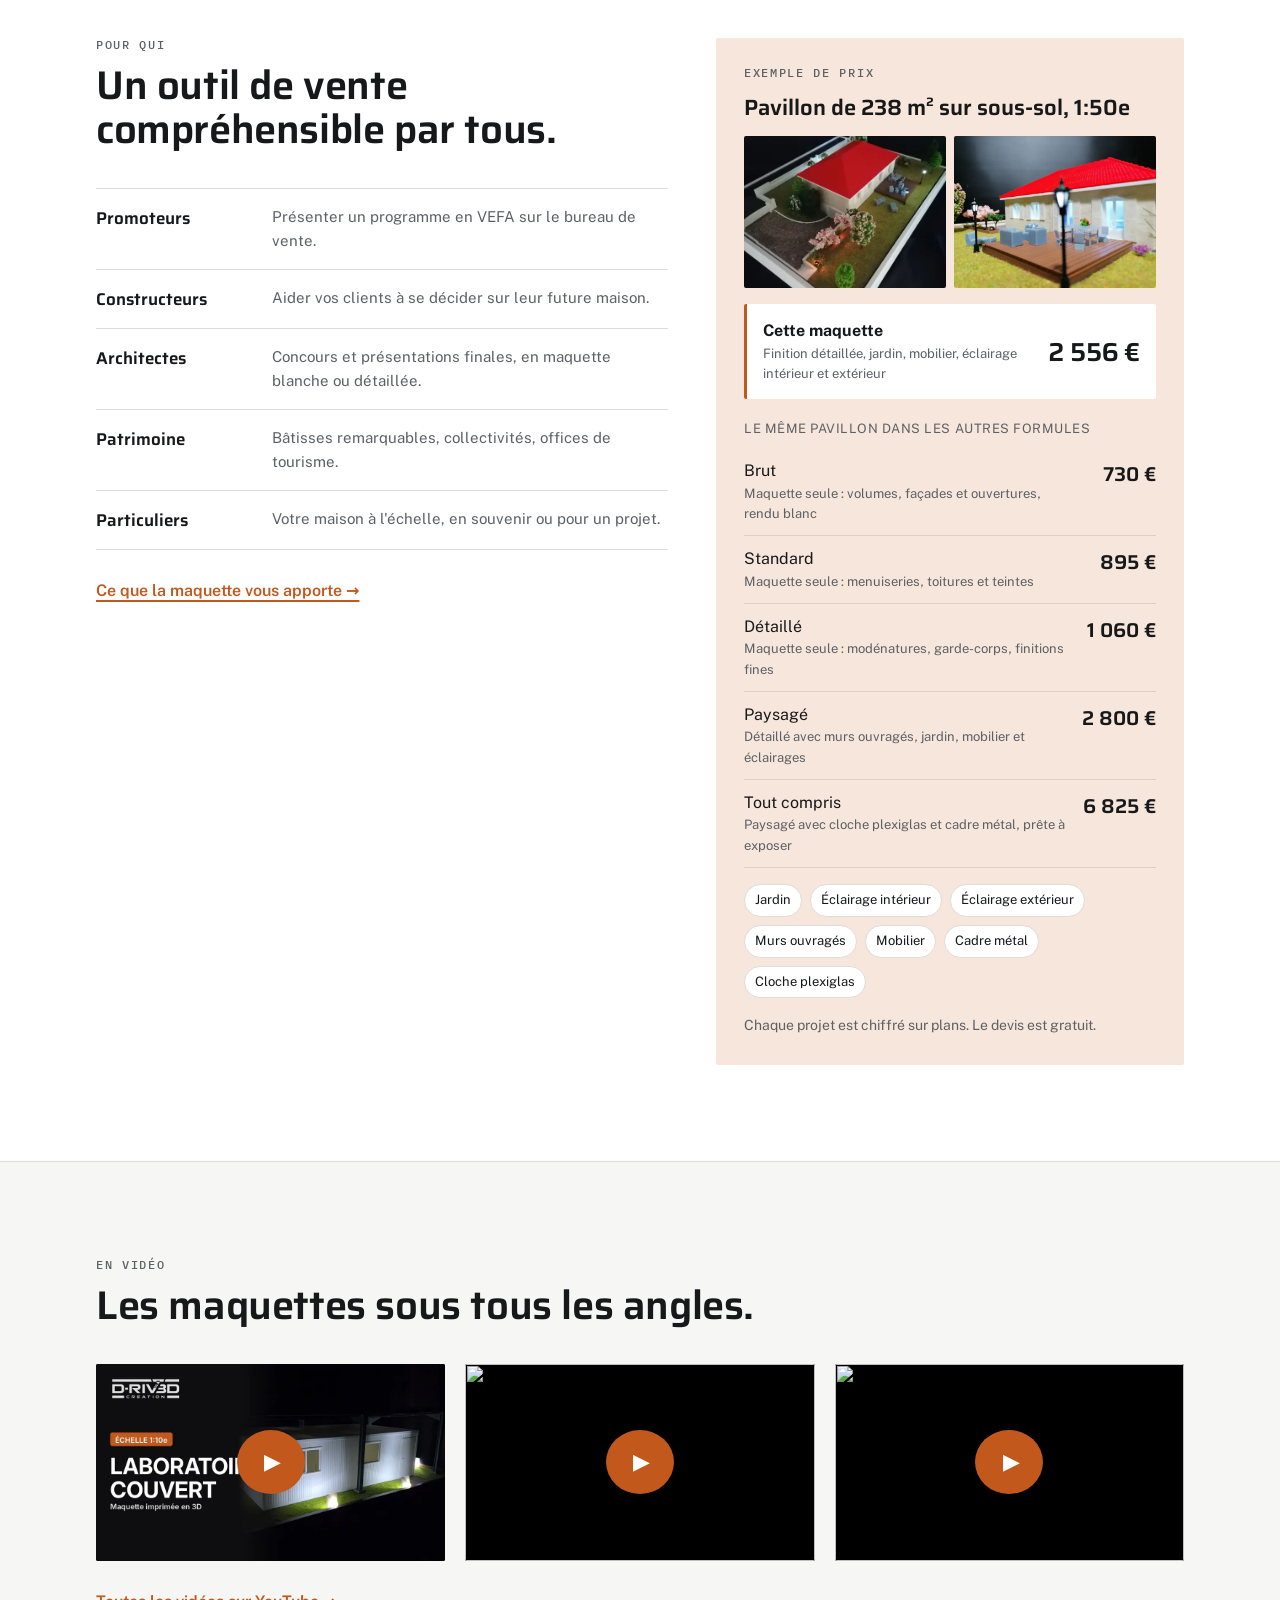
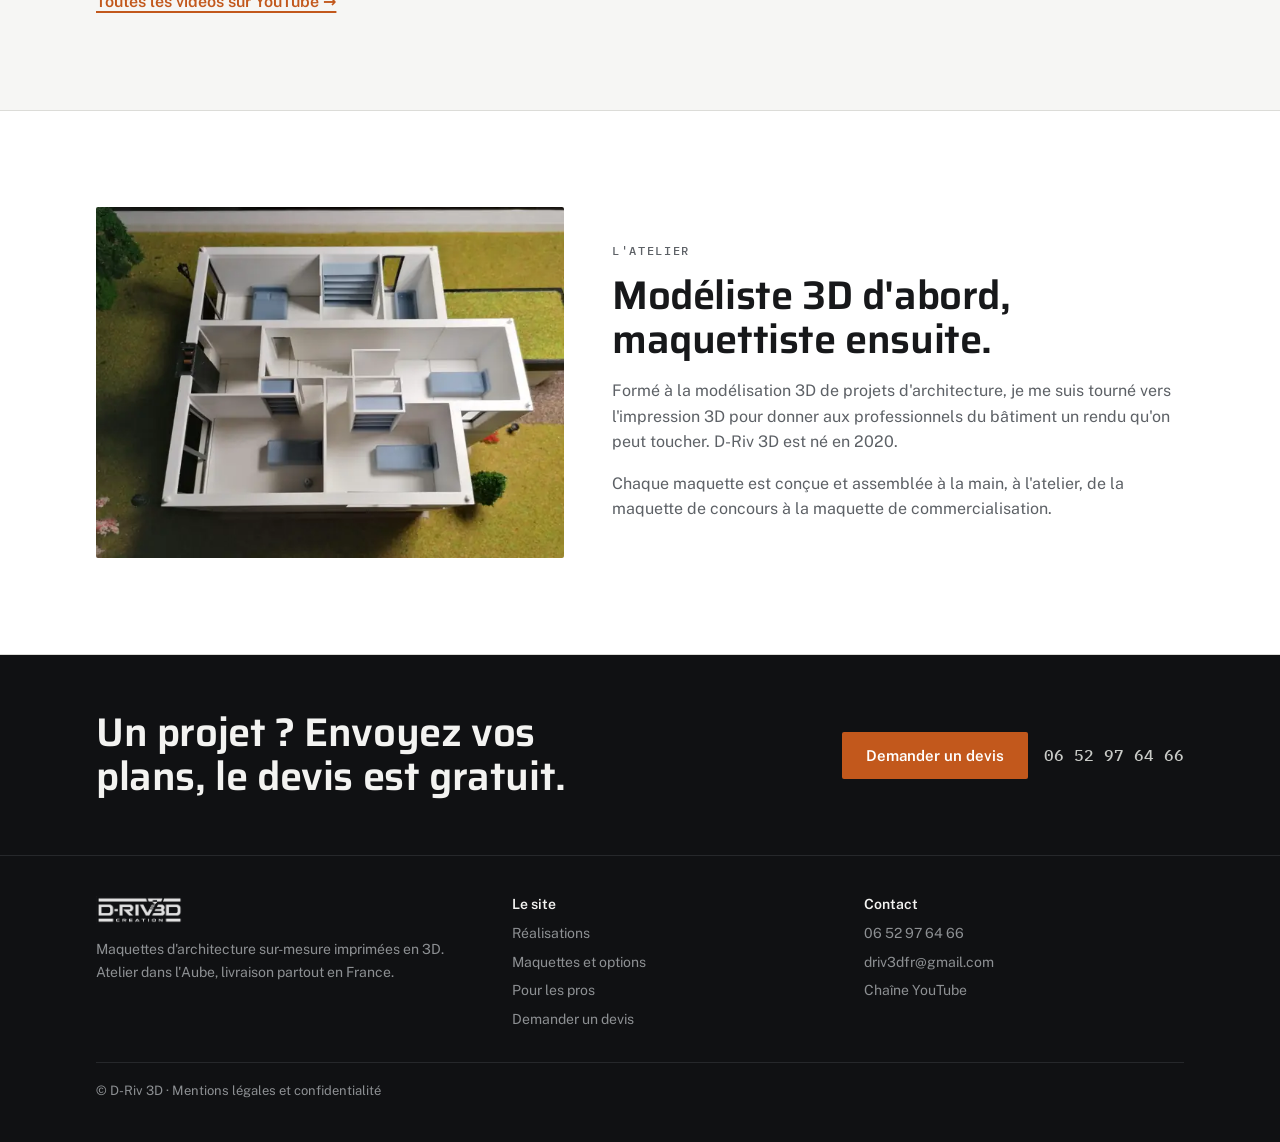
==== commit ab332749: "Prix : formule Paysagé + Tout compris avec cloche et cadre Co-Authored-By: Claude Opus 5.5 <noreply@" ====
--- a/index.html
+++ b/index.html
@@ -138,7 +138,8 @@
         <tr><td>Brut<small>Maquette seule : volumes, façades et ouvertures, rendu blanc</small></td><td>730 €</td></tr>
         <tr><td>Standard<small>Maquette seule : menuiseries, toitures et teintes</small></td><td>895 €</td></tr>
         <tr><td>Détaillé<small>Maquette seule : modénatures, garde-corps, finitions fines</small></td><td>1 060 €</td></tr>
-        <tr><td>Tout compris<small>Détaillé avec murs ouvragés, jardin, mobilier et éclairages</small></td><td>2 800 €</td></tr>
+        <tr><td>Paysagé<small>Détaillé avec murs ouvragés, jardin, mobilier et éclairages</small></td><td>2 800 €</td></tr>
+        <tr><td>Tout compris<small>Paysagé avec cloche plexiglas et cadre métal, prête à exposer</small></td><td>6 825 €</td></tr>
       </table>
       <div class="chips"><span>Jardin</span><span>Éclairage intérieur</span><span>Éclairage extérieur</span><span>Murs ouvragés</span><span>Mobilier</span><span>Cadre métal</span><span>Cloche plexiglas</span></div>
       <p class="note">Chaque projet est chiffré sur plans. Le devis est gratuit.</p>
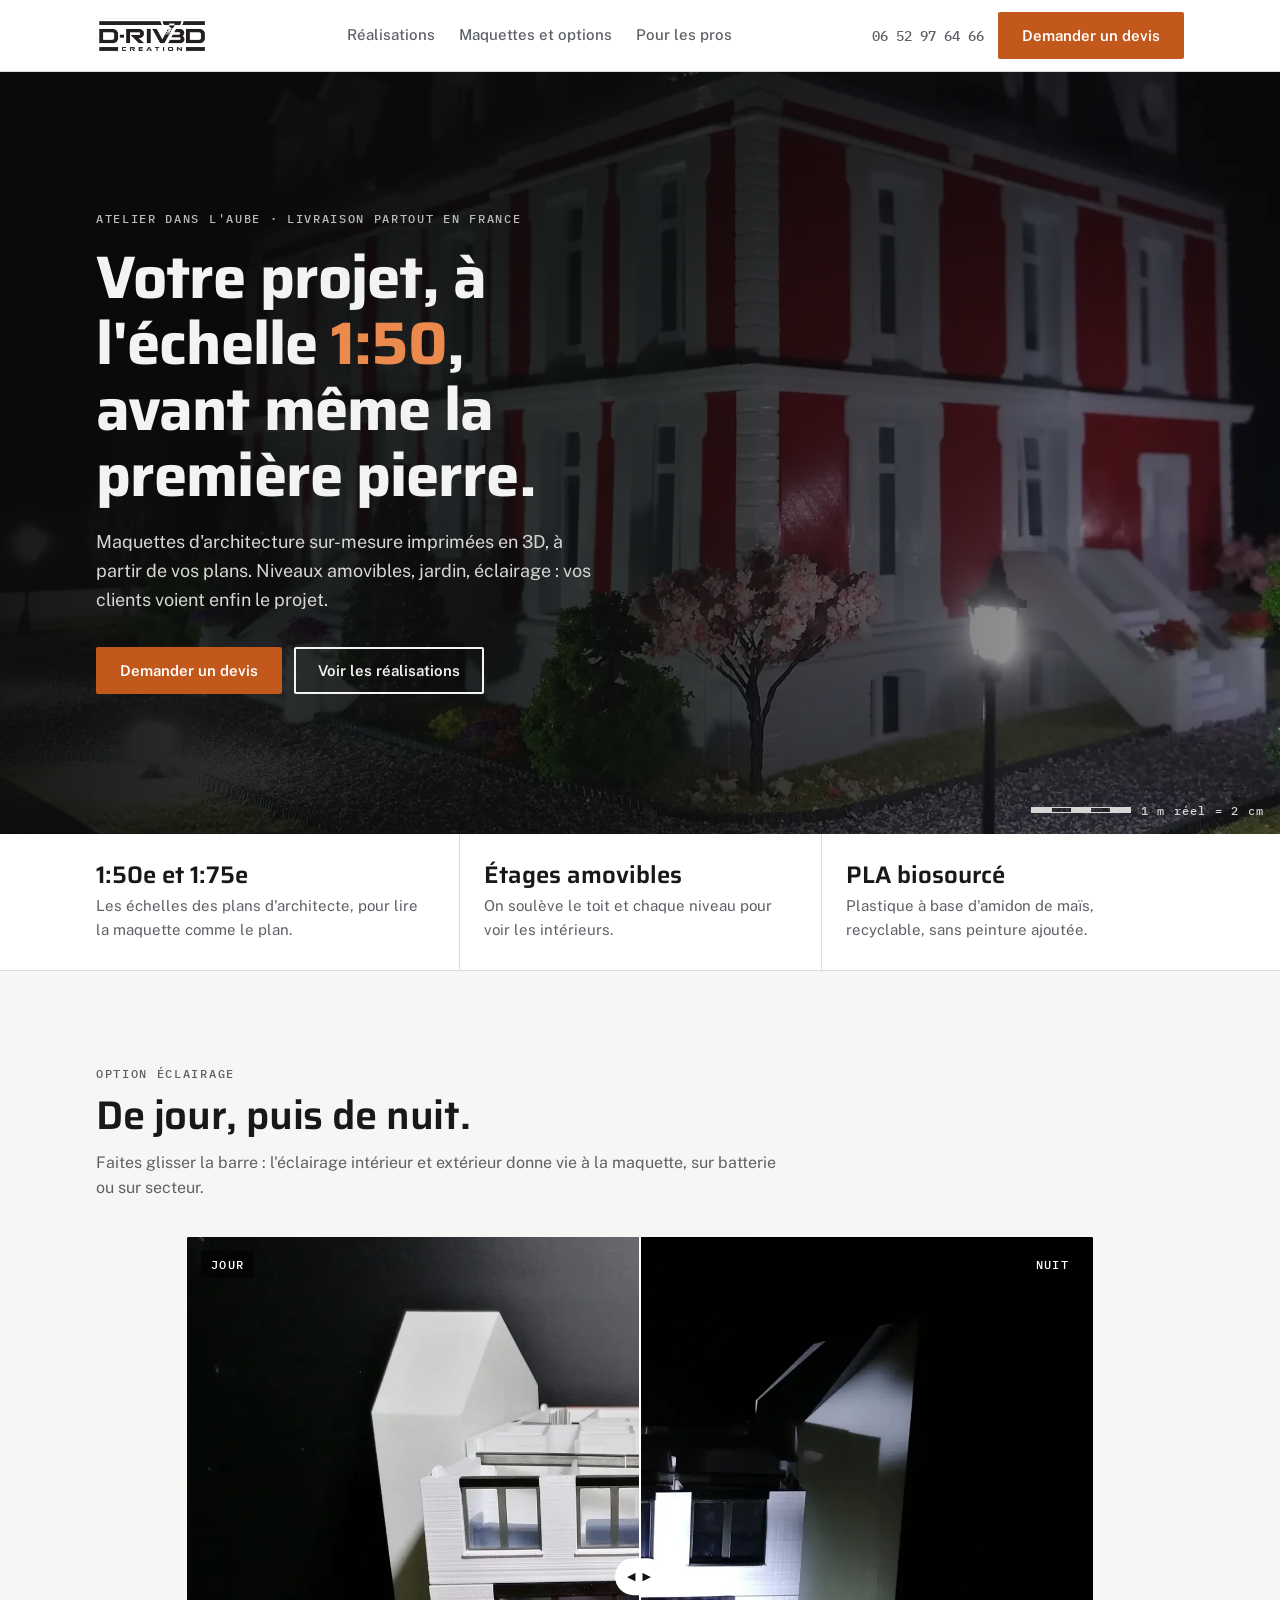
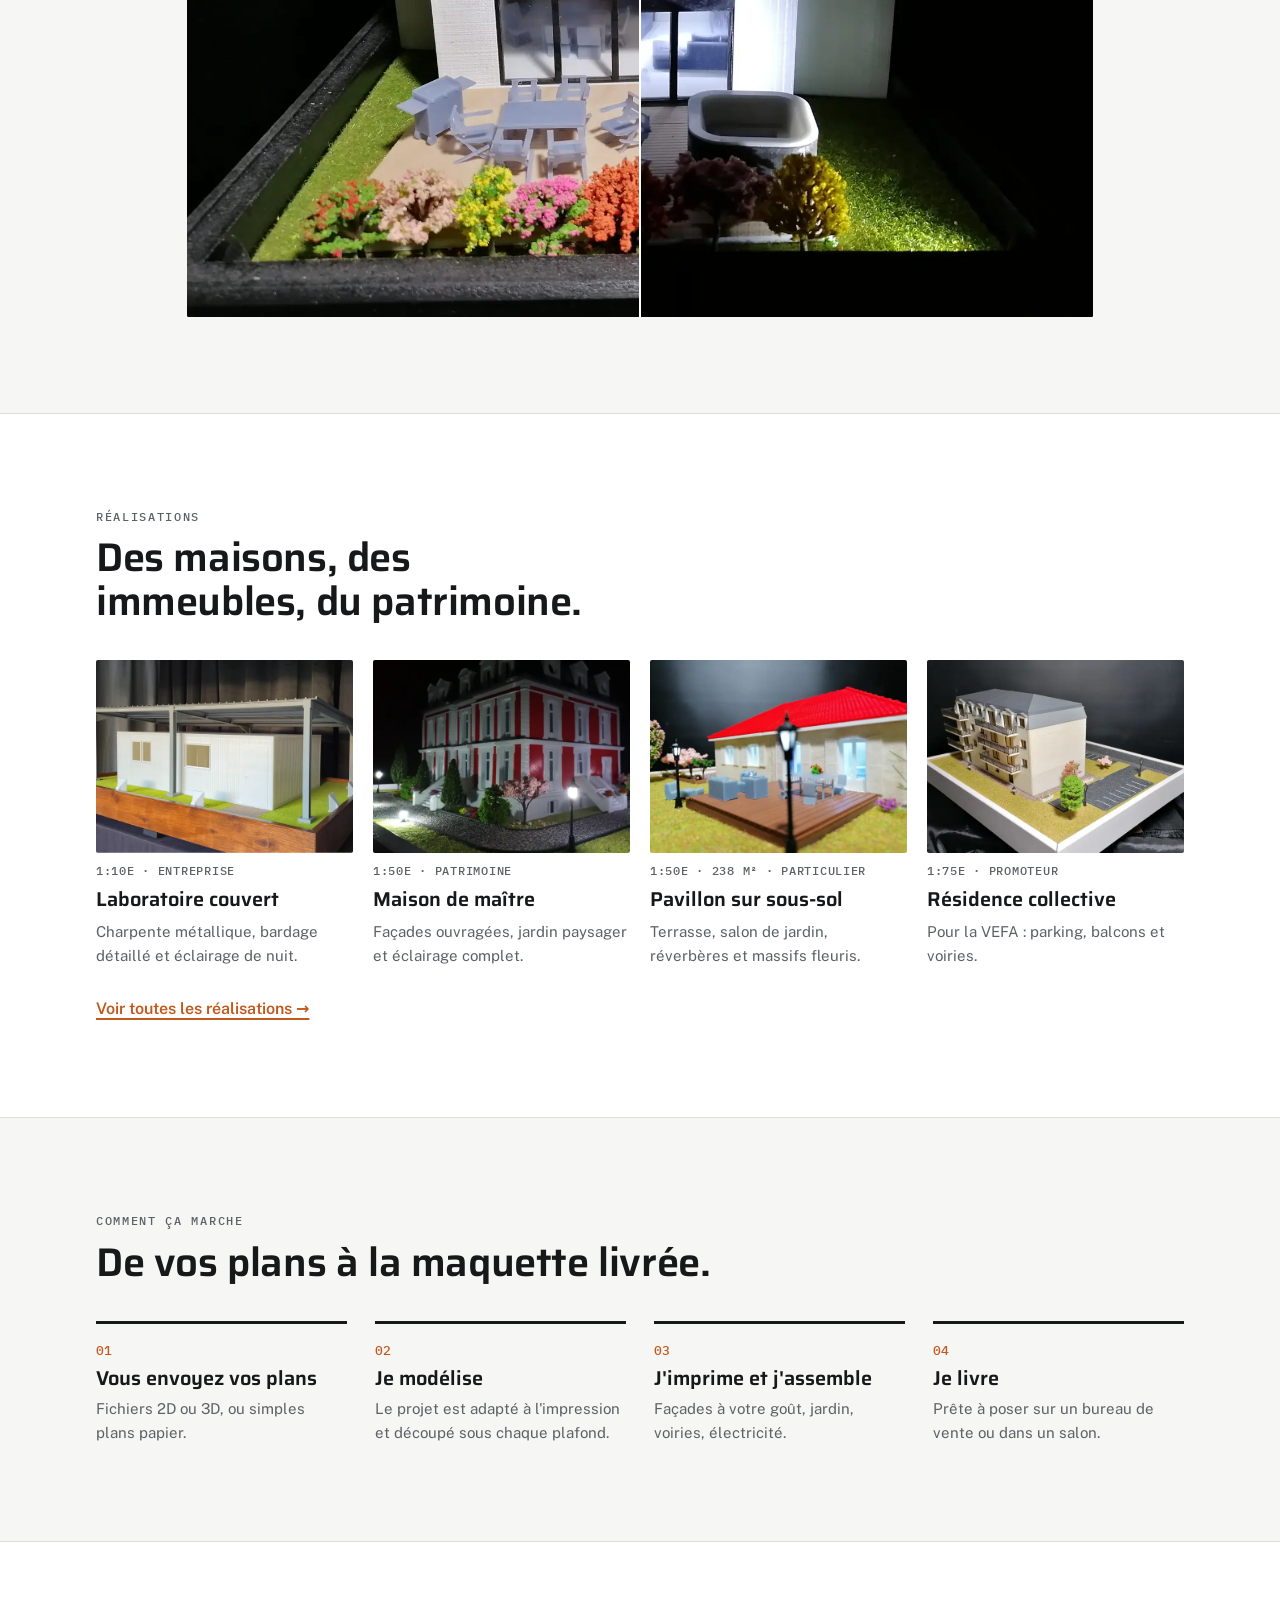
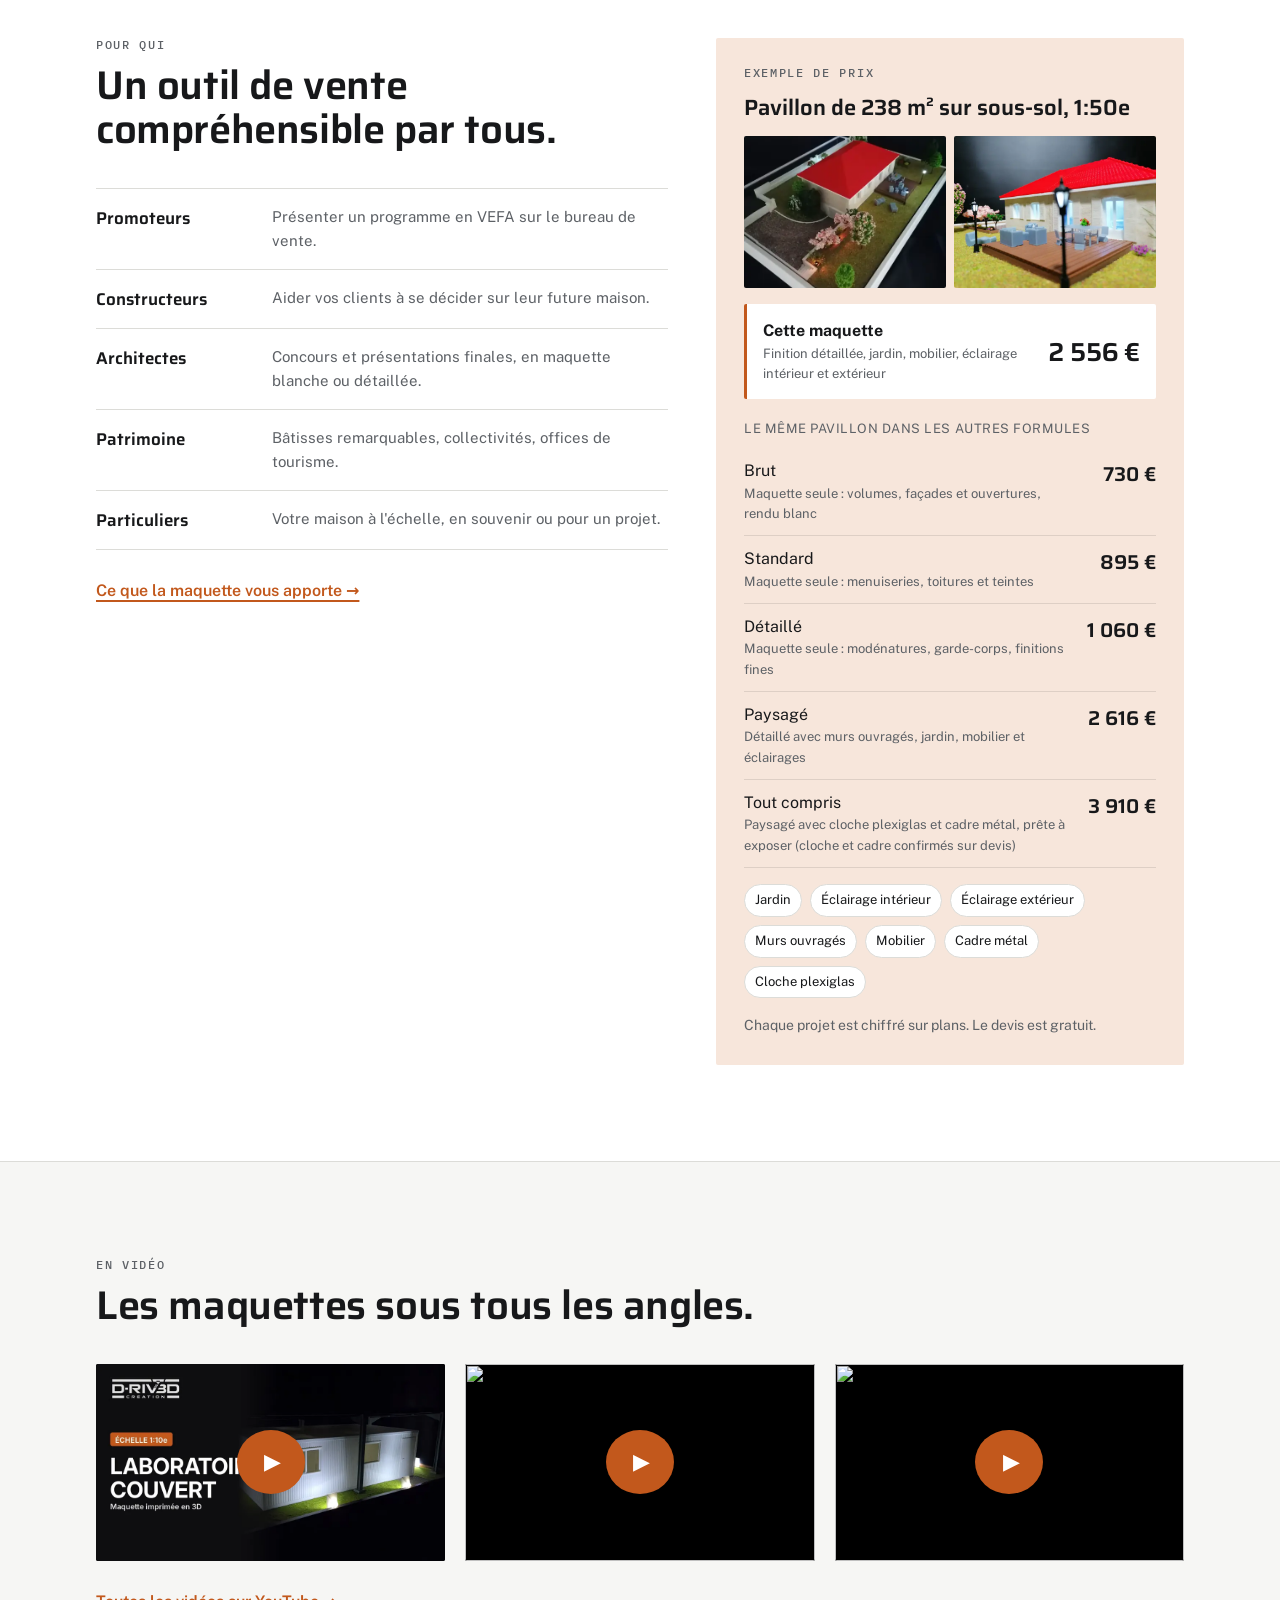
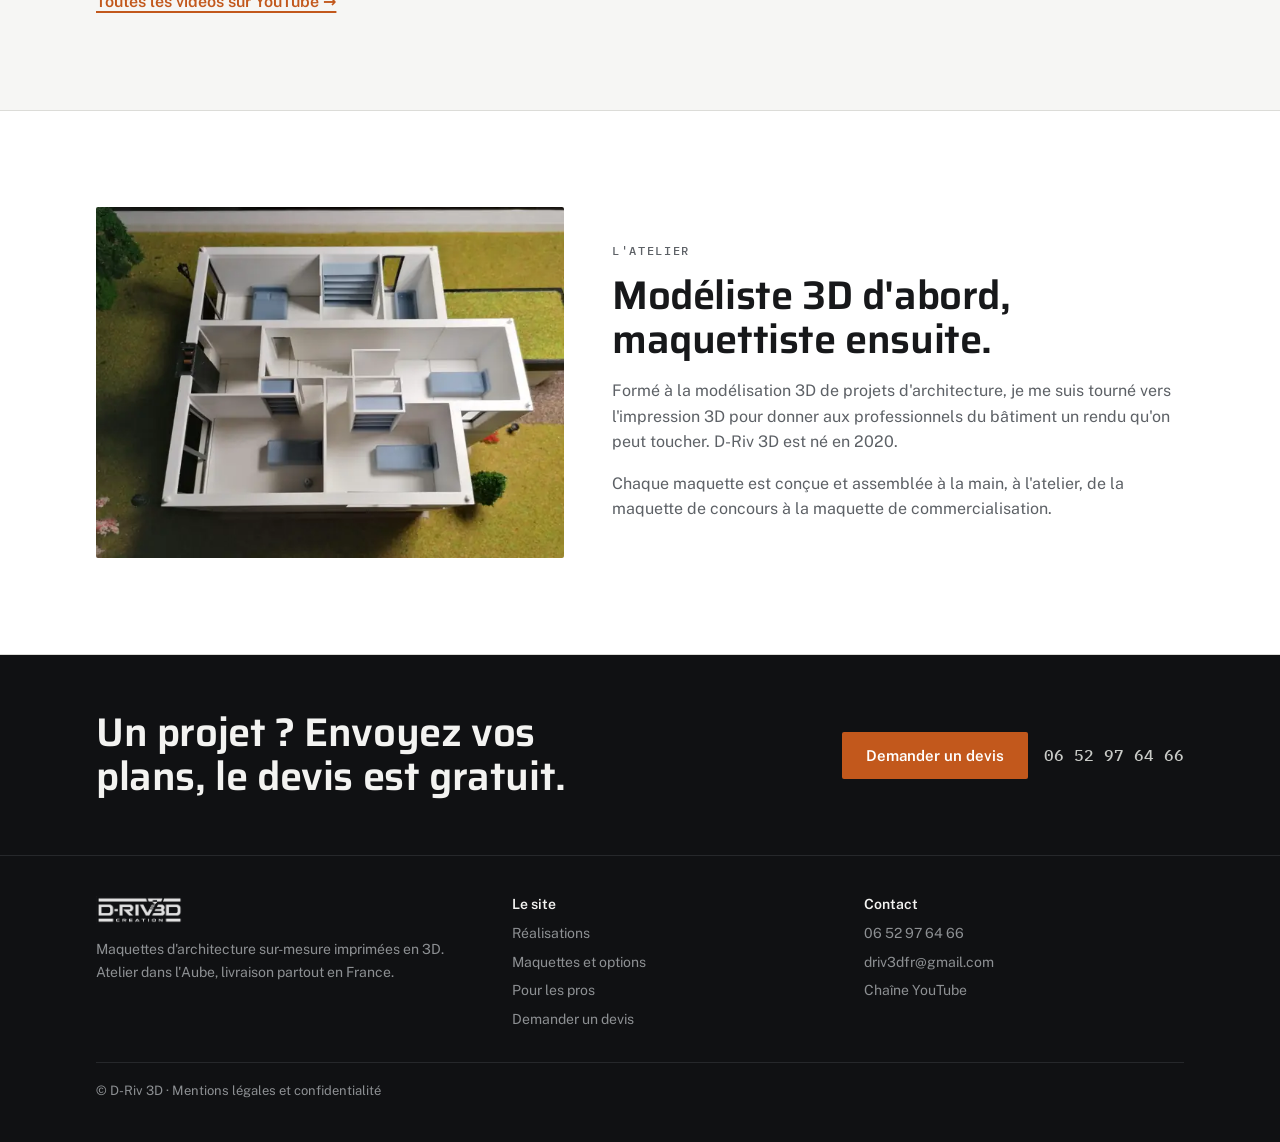
==== commit 4f803da0: "Prix : Paysagé 2 616 €, Tout compris 3 910 € Co-Authored-By: Claude Opus 5.5 <noreply@anthropic.com>" ====
--- a/index.html
+++ b/index.html
@@ -138,8 +138,8 @@
         <tr><td>Brut<small>Maquette seule : volumes, façades et ouvertures, rendu blanc</small></td><td>730 €</td></tr>
         <tr><td>Standard<small>Maquette seule : menuiseries, toitures et teintes</small></td><td>895 €</td></tr>
         <tr><td>Détaillé<small>Maquette seule : modénatures, garde-corps, finitions fines</small></td><td>1 060 €</td></tr>
-        <tr><td>Paysagé<small>Détaillé avec murs ouvragés, jardin, mobilier et éclairages</small></td><td>2 800 €</td></tr>
-        <tr><td>Tout compris<small>Paysagé avec cloche plexiglas et cadre métal, prête à exposer</small></td><td>6 825 €</td></tr>
+        <tr><td>Paysagé<small>Détaillé avec murs ouvragés, jardin, mobilier et éclairages</small></td><td>2 616 €</td></tr>
+        <tr><td>Tout compris<small>Paysagé avec cloche plexiglas et cadre métal, prête à exposer (cloche et cadre confirmés sur devis)</small></td><td>3 910 €</td></tr>
       </table>
       <div class="chips"><span>Jardin</span><span>Éclairage intérieur</span><span>Éclairage extérieur</span><span>Murs ouvragés</span><span>Mobilier</span><span>Cadre métal</span><span>Cloche plexiglas</span></div>
       <p class="note">Chaque projet est chiffré sur plans. Le devis est gratuit.</p>
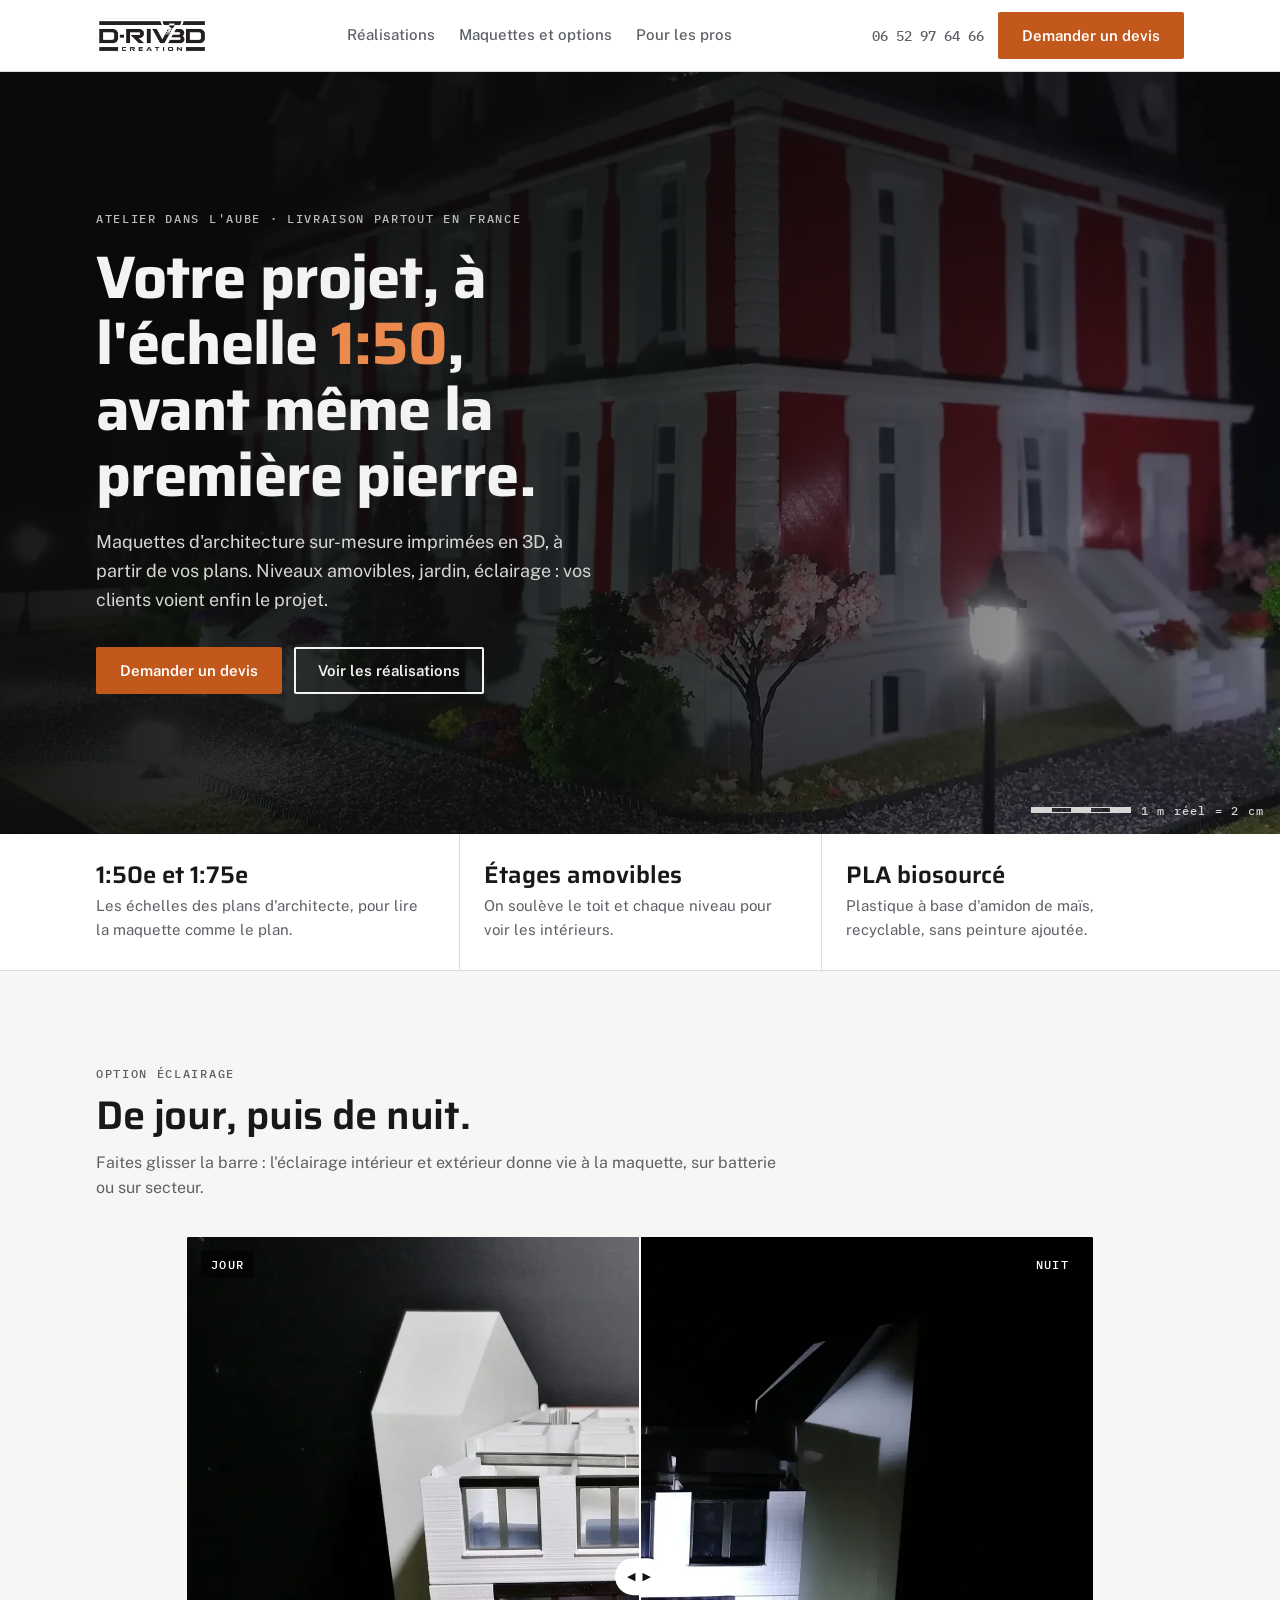
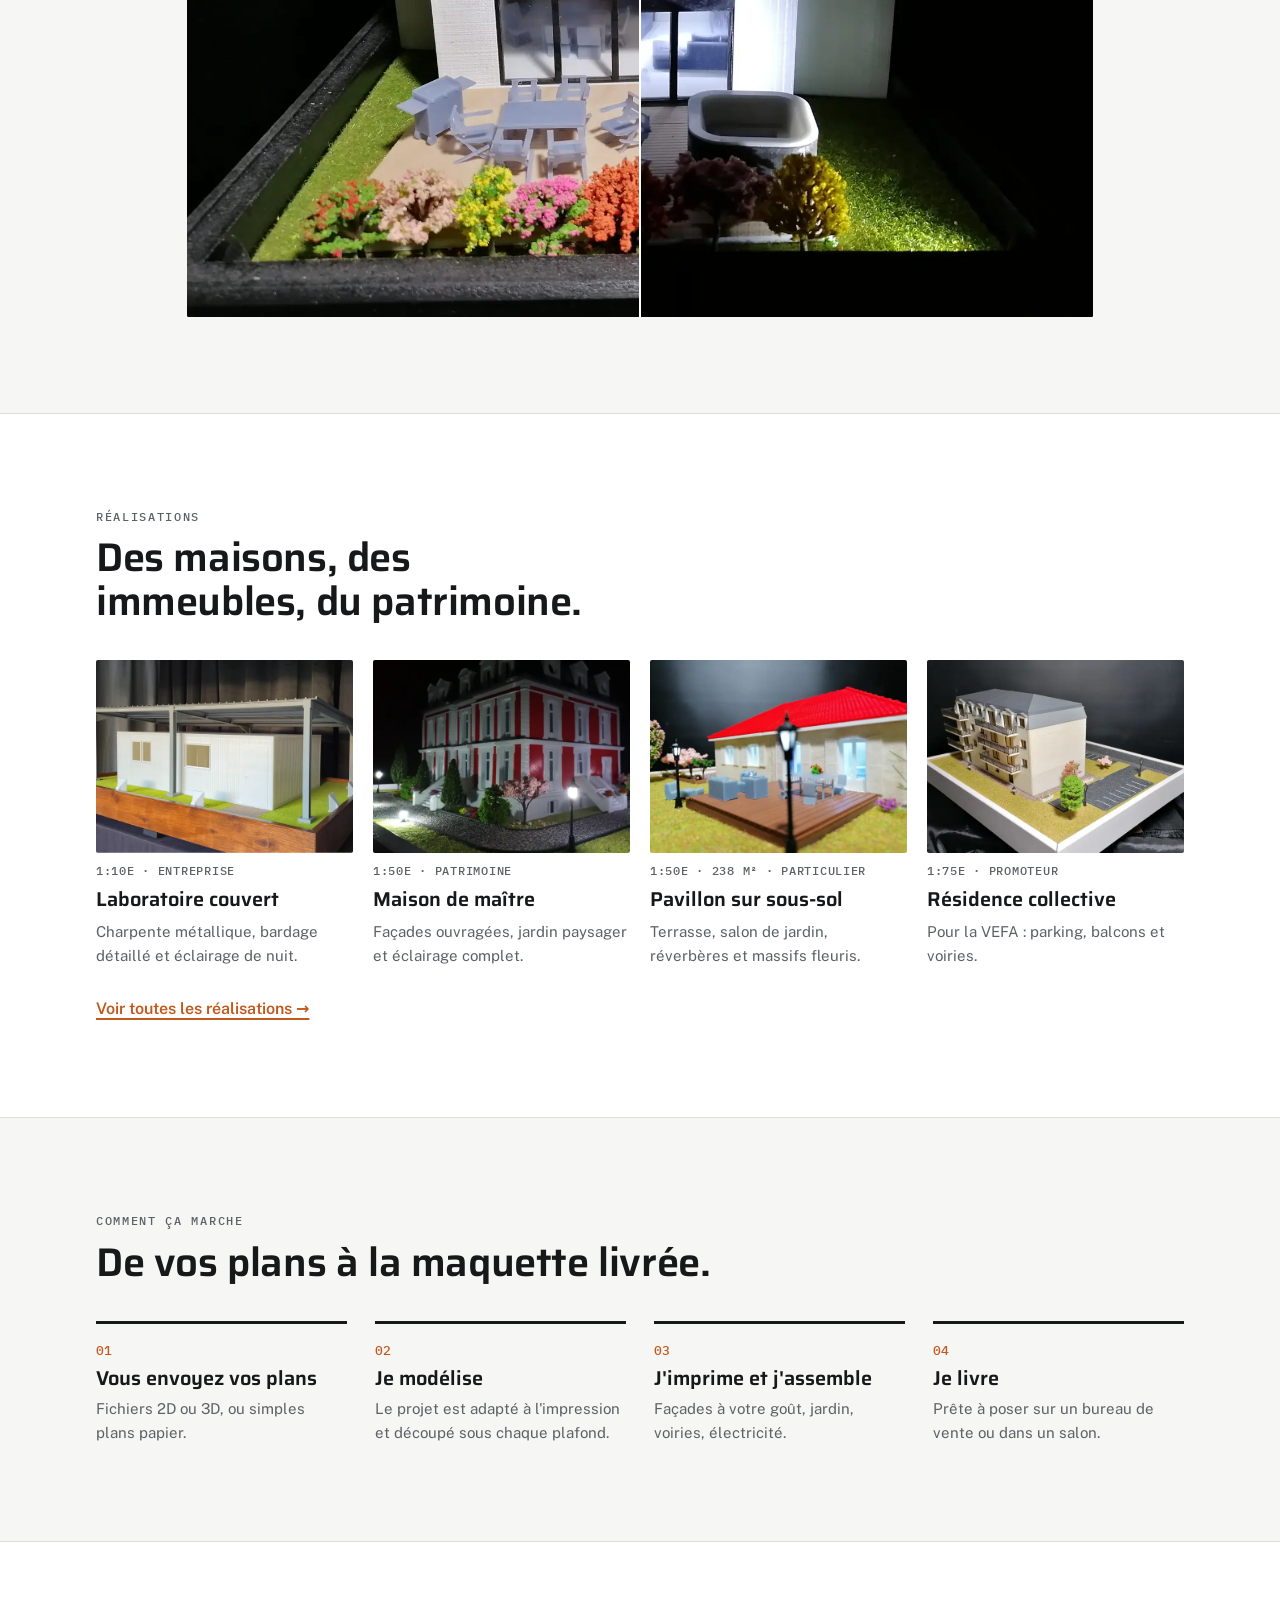
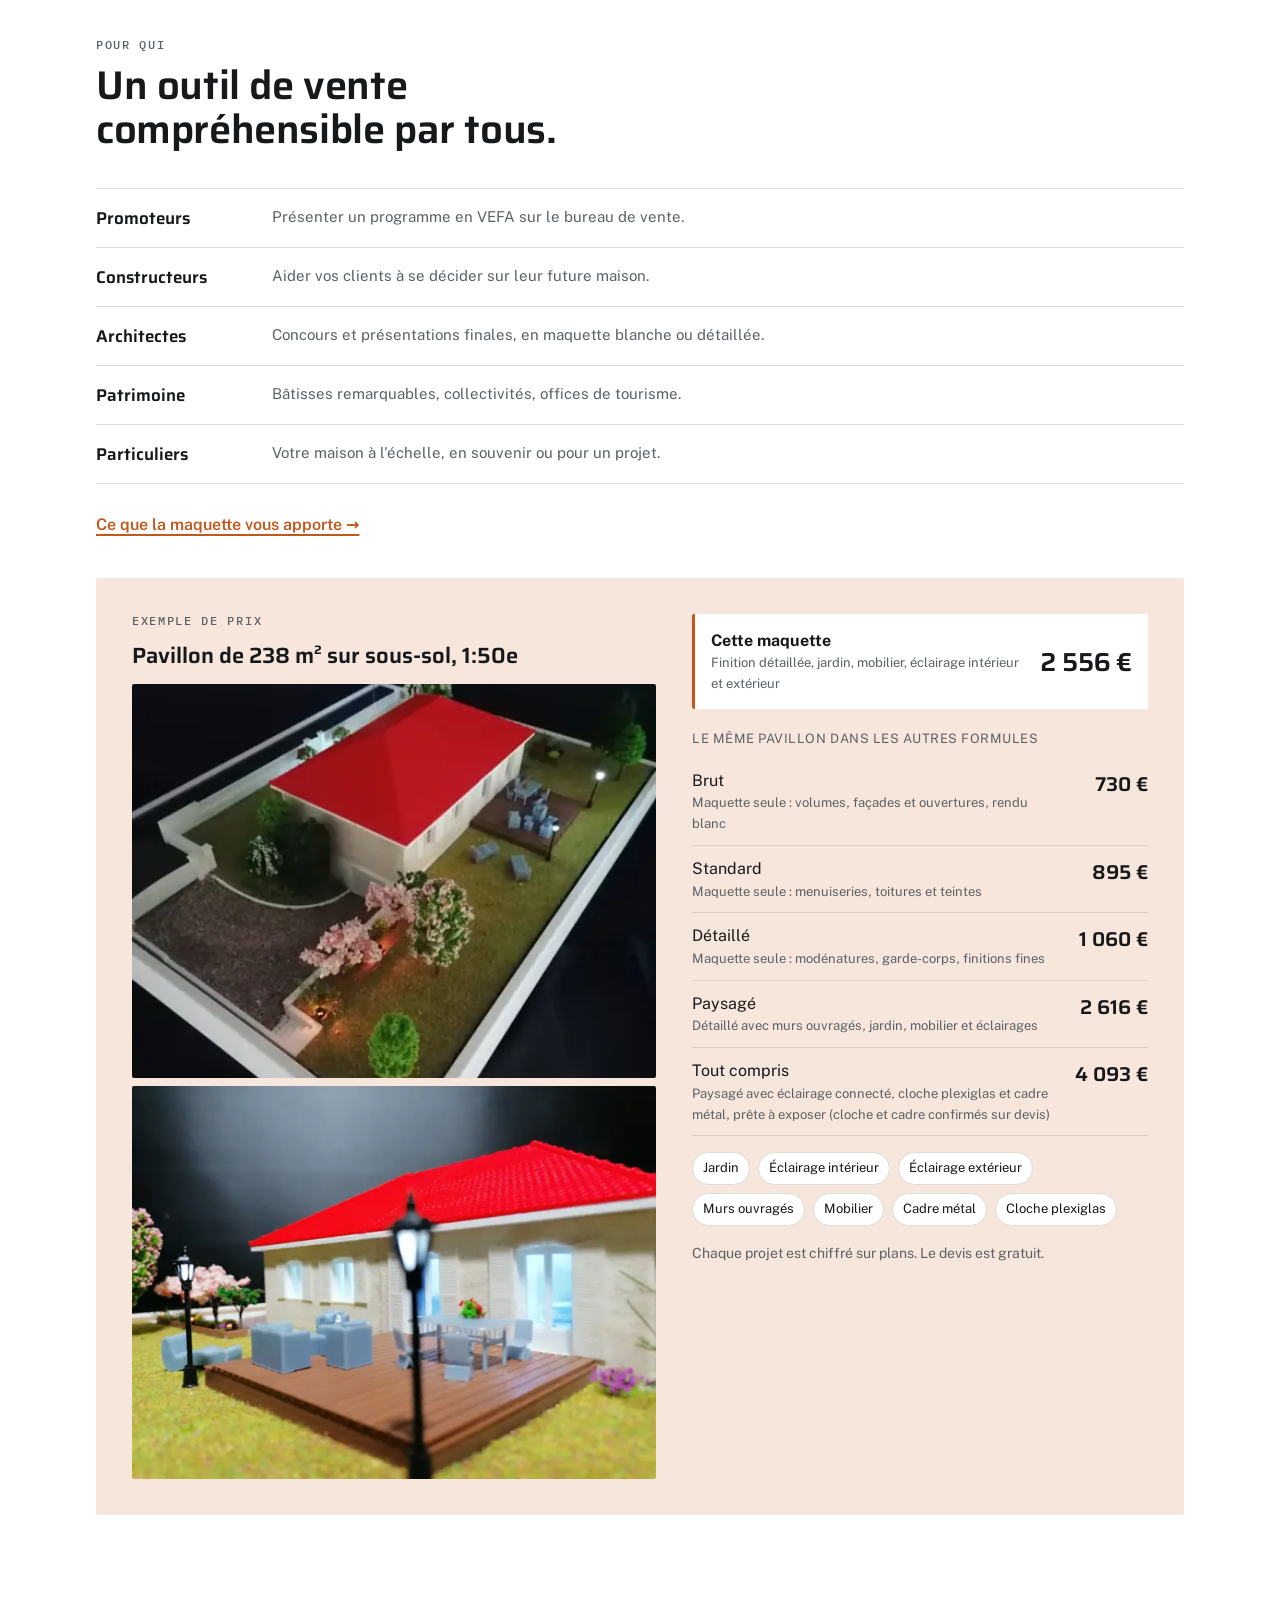
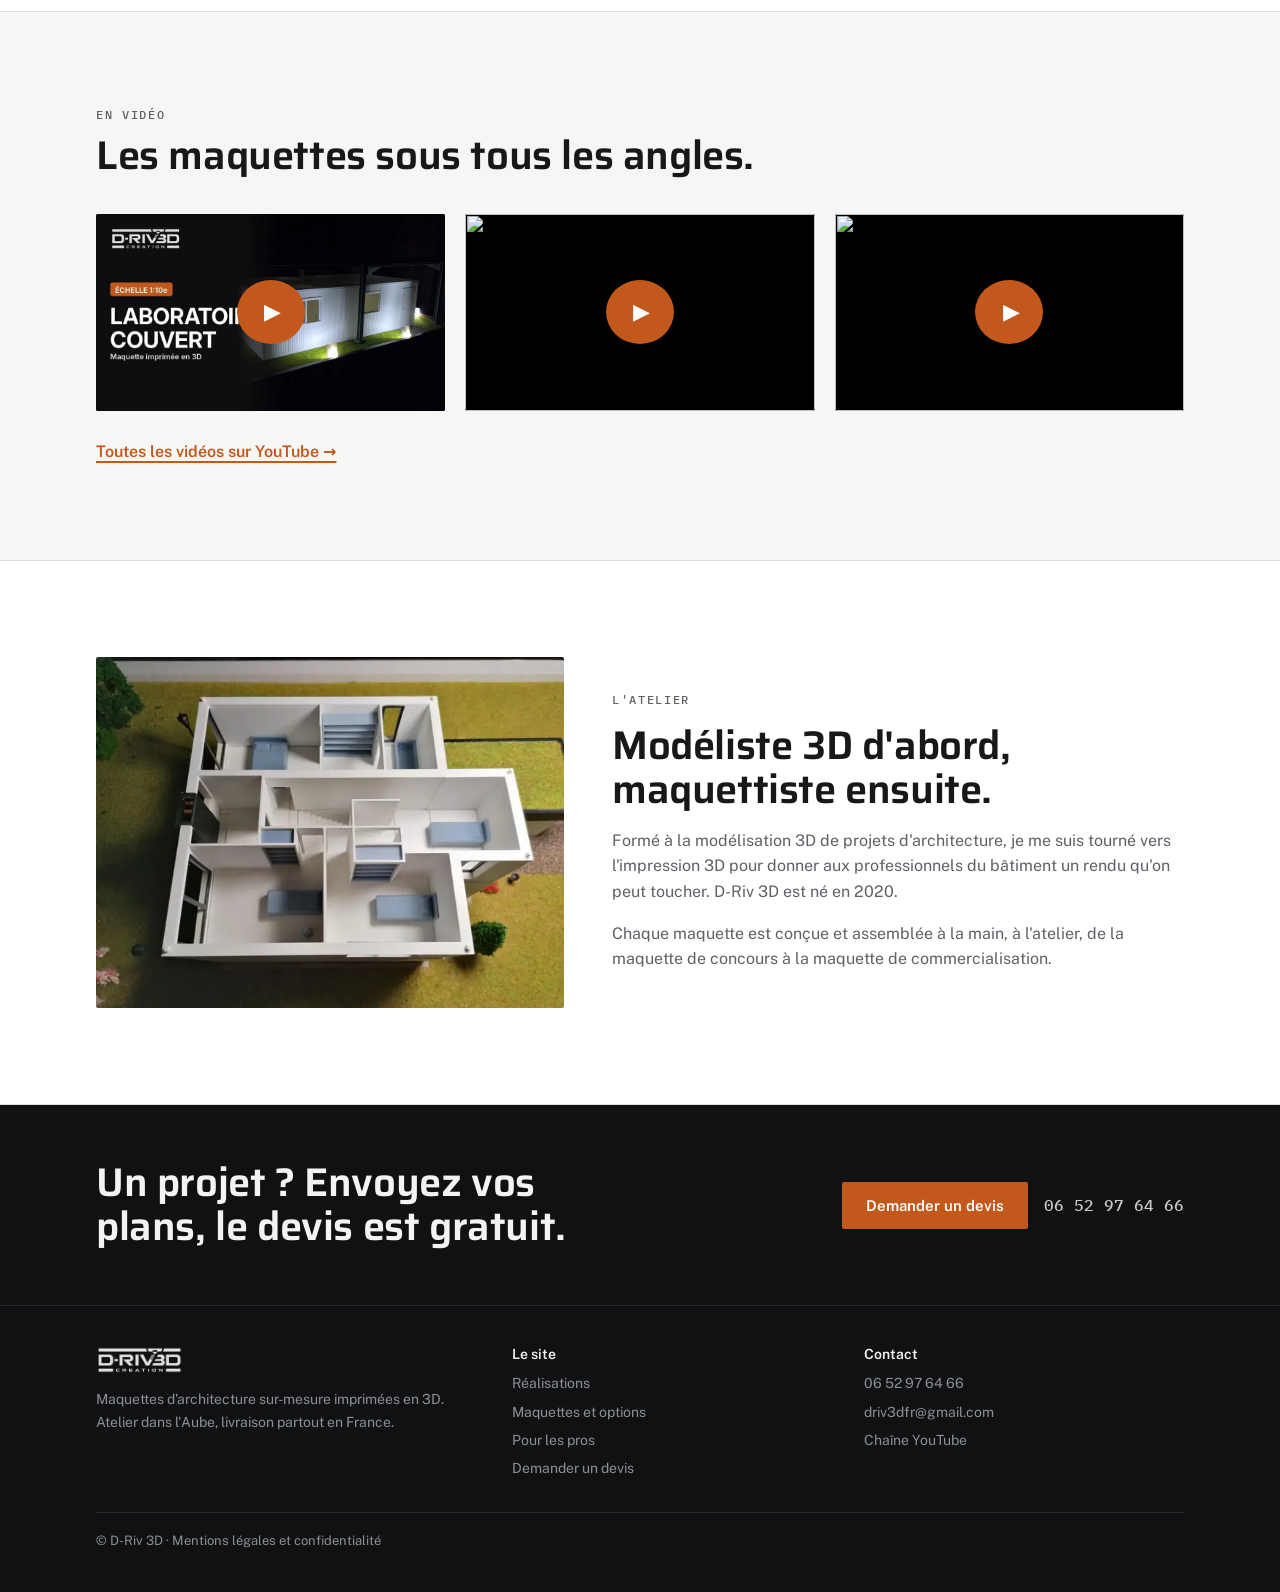
==== commit 7a284ac2: "Accueil : exemple de prix en pleine largeur sous « Pour qui » ; Tout compris avec éclairage connecté" ====
--- a/index.html
+++ b/index.html
@@ -18,7 +18,7 @@
 <link rel="preconnect" href="https://fonts.googleapis.com">
 <link rel="preconnect" href="https://fonts.gstatic.com" crossorigin>
 <link rel="stylesheet" href="https://fonts.googleapis.com/css2?family=Saira:wght@500;600;700&amp;family=Public+Sans:wght@400;500;600&amp;family=IBM+Plex+Mono:wght@500&amp;display=swap">
-<link rel="stylesheet" href="/assets/css/style.css">
+<link rel="stylesheet" href="/assets/css/style.css?v=2">
 </head>
 <body>
 <a class="skip" href="#contenu">Aller au contenu</a>
@@ -110,7 +110,7 @@
 </section>
 
 <section class="band alt">
-  <div class="wrap two">
+  <div class="wrap">
     <div>
       <div class="sec-head">
         <p class="eyebrow">Pour qui</p>
@@ -125,13 +125,16 @@
       </ul>
       <p class="more"><a href="/professionnels/">Ce que la maquette vous apporte →</a></p>
     </div>
-    <aside class="price" aria-label="Exemple de prix">
+    <aside class="price wide" aria-label="Exemple de prix">
+      <div class="pw-left">
       <p class="eyebrow">Exemple de prix</p>
       <h3>Pavillon de 238 m² sur sous-sol, 1:50e</h3>
       <a class="price-photos" href="/realisations/#pavillon" aria-label="Voir toutes les photos du pavillon">
         <img src="/assets/img/realisations/pavillon/06-s.webp" alt="Maquette du pavillon à toit rouge vue d'ensemble, avec son jardin" width="640" height="480" loading="lazy">
         <img src="/assets/img/realisations/pavillon/15-s.webp" alt="Terrasse éclairée et mobilier de jardin de la maquette du pavillon" width="640" height="480" loading="lazy">
       </a>
+      </div>
+      <div class="pw-right">
       <div class="price-real"><div><b>Cette maquette</b><small>Finition détaillée, jardin, mobilier, éclairage intérieur et extérieur</small></div><strong>2 556 €</strong></div>
       <p class="price-sub">Le même pavillon dans les autres formules</p>
       <table>
@@ -139,10 +142,11 @@
         <tr><td>Standard<small>Maquette seule : menuiseries, toitures et teintes</small></td><td>895 €</td></tr>
         <tr><td>Détaillé<small>Maquette seule : modénatures, garde-corps, finitions fines</small></td><td>1 060 €</td></tr>
         <tr><td>Paysagé<small>Détaillé avec murs ouvragés, jardin, mobilier et éclairages</small></td><td>2 616 €</td></tr>
-        <tr><td>Tout compris<small>Paysagé avec cloche plexiglas et cadre métal, prête à exposer (cloche et cadre confirmés sur devis)</small></td><td>3 910 €</td></tr>
+        <tr><td>Tout compris<small>Paysagé avec éclairage connecté, cloche plexiglas et cadre métal, prête à exposer (cloche et cadre confirmés sur devis)</small></td><td>4 093 €</td></tr>
       </table>
       <div class="chips"><span>Jardin</span><span>Éclairage intérieur</span><span>Éclairage extérieur</span><span>Murs ouvragés</span><span>Mobilier</span><span>Cadre métal</span><span>Cloche plexiglas</span></div>
       <p class="note">Chaque projet est chiffré sur plans. Le devis est gratuit.</p>
+      </div>
     </aside>
   </div>
 </section>
--- a/assets/css/style.css
+++ b/assets/css/style.css
@@ -241,3 +241,9 @@
 .price-real small{color:var(--muted);font-size:13px;display:block}
 .price-real strong{font:600 26px var(--display);white-space:nowrap;font-variant-numeric:tabular-nums}
 .price-sub{font-size:13px;letter-spacing:.04em;text-transform:uppercase;color:var(--muted);margin:4px 0 -8px}
+
+.price.wide{margin-top:40px;grid-template-columns:1.15fr 1fr;gap:36px;align-items:start;padding:36px}
+.price.wide .pw-left,.price.wide .pw-right{display:grid;gap:16px;align-content:start}
+.price.wide .price-photos{grid-template-columns:1fr}
+@media (min-width:600px) and (max-width:860px){.price.wide .price-photos{grid-template-columns:1fr 1fr}}
+@media (max-width:860px){.price.wide{grid-template-columns:1fr;padding:24px;gap:20px}}
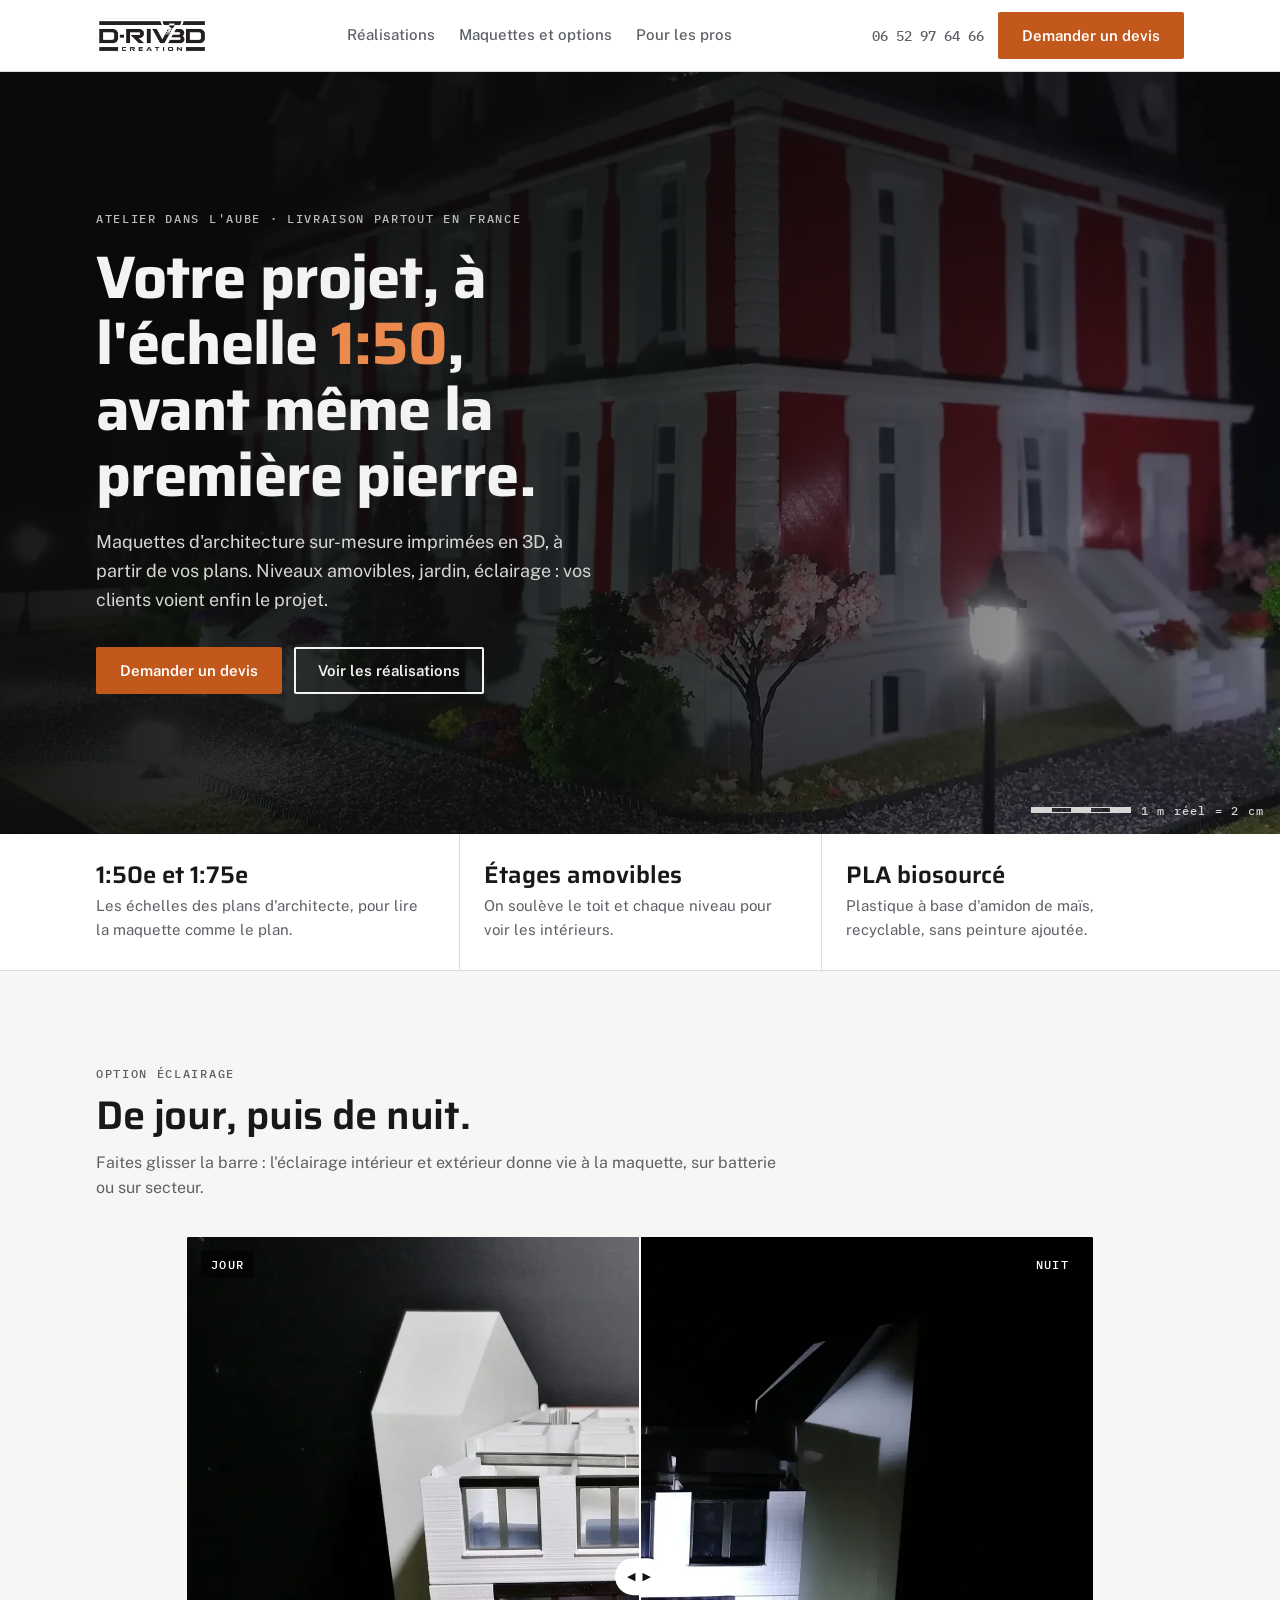
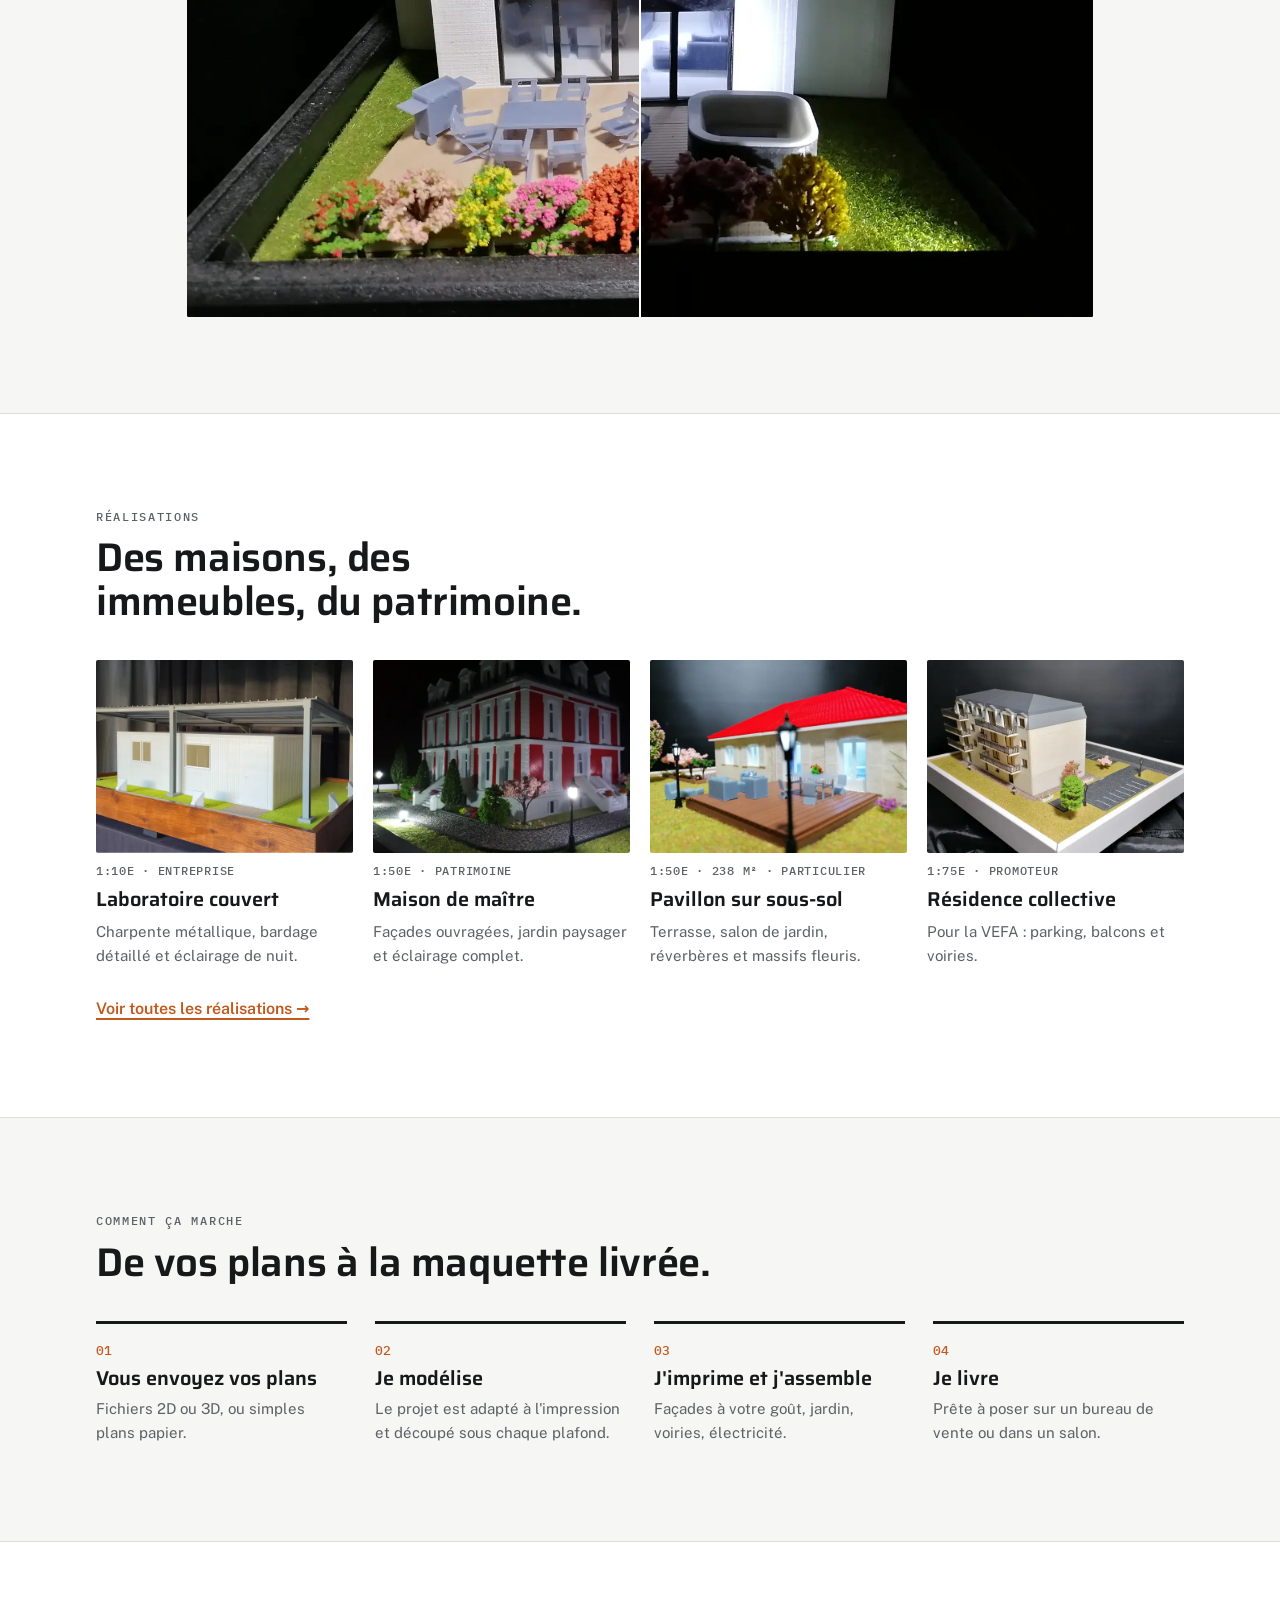
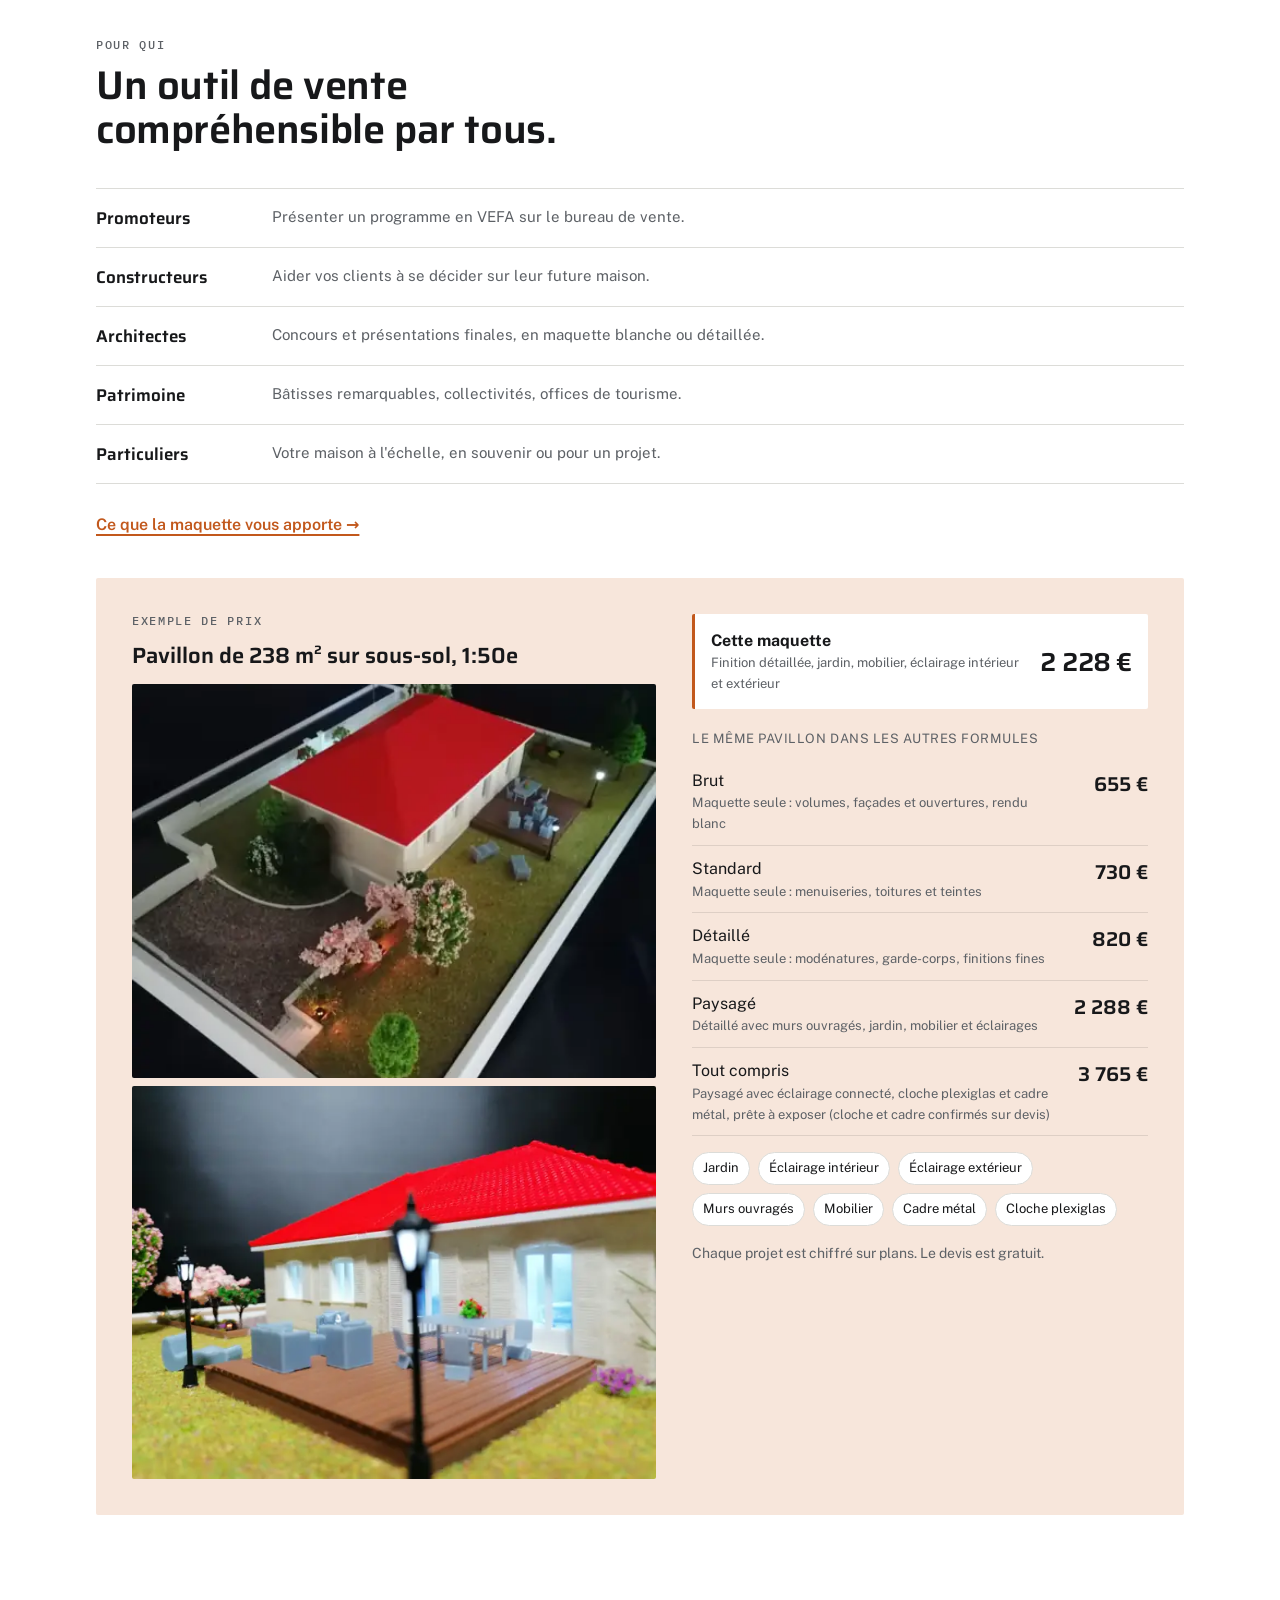
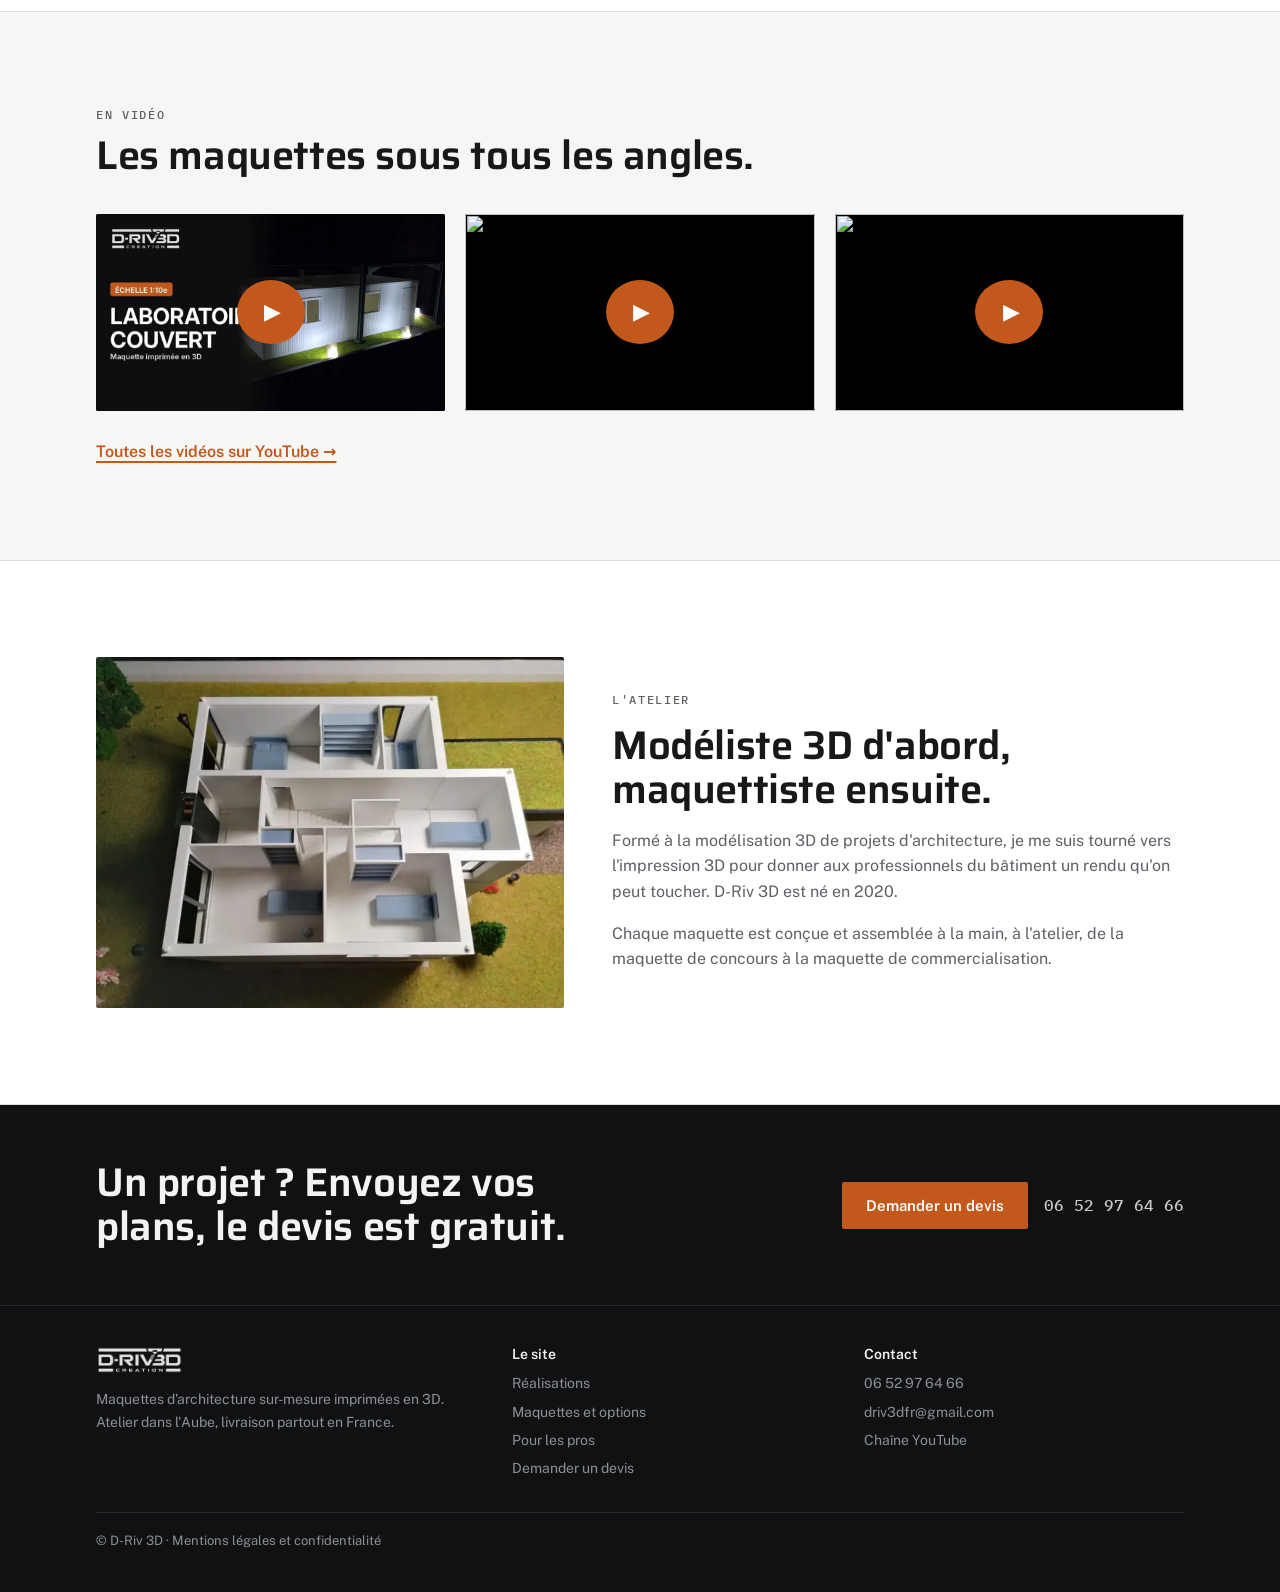
==== commit 84030d28: "Prix d'exemple du pavillon recalculés avec le nouveau calibrage du dessin" ====
--- a/index.html
+++ b/index.html
@@ -135,14 +135,14 @@
       </a>
       </div>
       <div class="pw-right">
-      <div class="price-real"><div><b>Cette maquette</b><small>Finition détaillée, jardin, mobilier, éclairage intérieur et extérieur</small></div><strong>2 556 €</strong></div>
+      <div class="price-real"><div><b>Cette maquette</b><small>Finition détaillée, jardin, mobilier, éclairage intérieur et extérieur</small></div><strong>2 228 €</strong></div>
       <p class="price-sub">Le même pavillon dans les autres formules</p>
       <table>
-        <tr><td>Brut<small>Maquette seule : volumes, façades et ouvertures, rendu blanc</small></td><td>730 €</td></tr>
-        <tr><td>Standard<small>Maquette seule : menuiseries, toitures et teintes</small></td><td>895 €</td></tr>
-        <tr><td>Détaillé<small>Maquette seule : modénatures, garde-corps, finitions fines</small></td><td>1 060 €</td></tr>
-        <tr><td>Paysagé<small>Détaillé avec murs ouvragés, jardin, mobilier et éclairages</small></td><td>2 616 €</td></tr>
-        <tr><td>Tout compris<small>Paysagé avec éclairage connecté, cloche plexiglas et cadre métal, prête à exposer (cloche et cadre confirmés sur devis)</small></td><td>4 093 €</td></tr>
+        <tr><td>Brut<small>Maquette seule : volumes, façades et ouvertures, rendu blanc</small></td><td>655 €</td></tr>
+        <tr><td>Standard<small>Maquette seule : menuiseries, toitures et teintes</small></td><td>730 €</td></tr>
+        <tr><td>Détaillé<small>Maquette seule : modénatures, garde-corps, finitions fines</small></td><td>820 €</td></tr>
+        <tr><td>Paysagé<small>Détaillé avec murs ouvragés, jardin, mobilier et éclairages</small></td><td>2 288 €</td></tr>
+        <tr><td>Tout compris<small>Paysagé avec éclairage connecté, cloche plexiglas et cadre métal, prête à exposer (cloche et cadre confirmés sur devis)</small></td><td>3 765 €</td></tr>
       </table>
       <div class="chips"><span>Jardin</span><span>Éclairage intérieur</span><span>Éclairage extérieur</span><span>Murs ouvragés</span><span>Mobilier</span><span>Cadre métal</span><span>Cloche plexiglas</span></div>
       <p class="note">Chaque projet est chiffré sur plans. Le devis est gratuit.</p>
